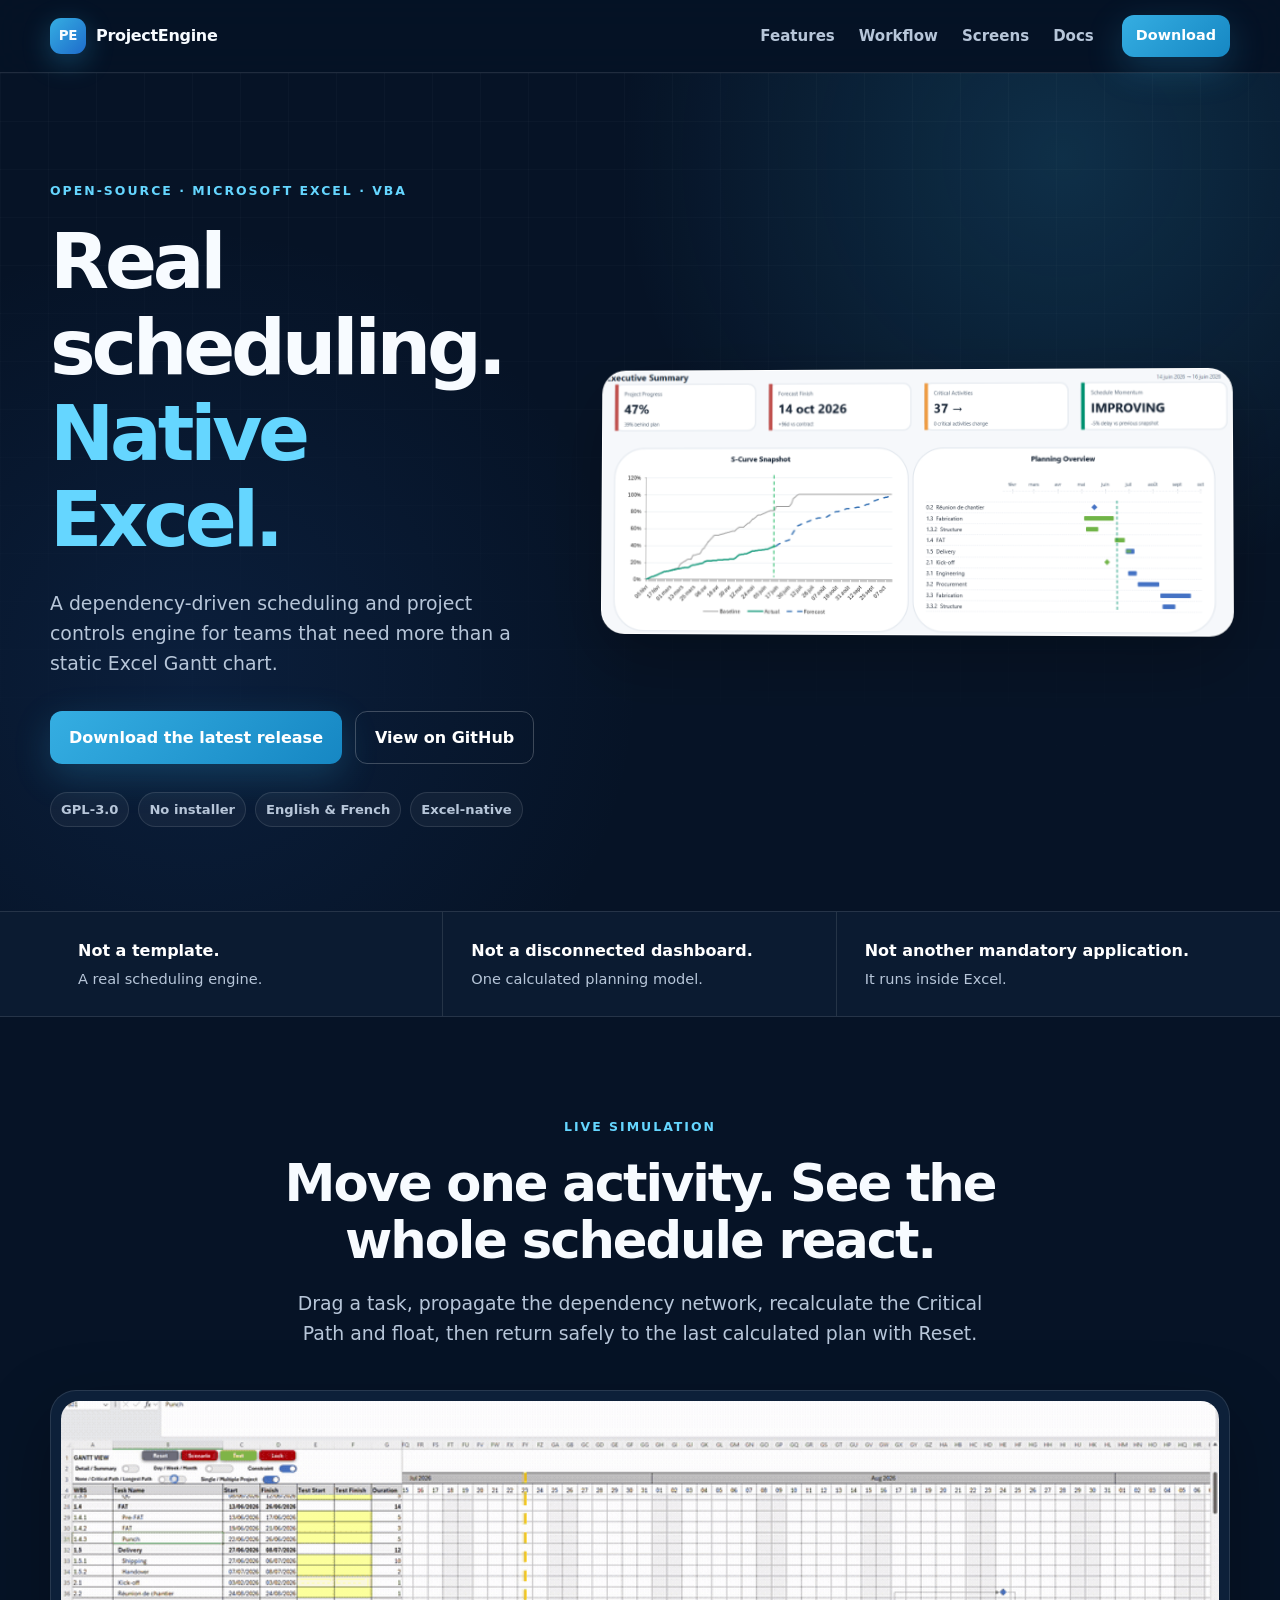
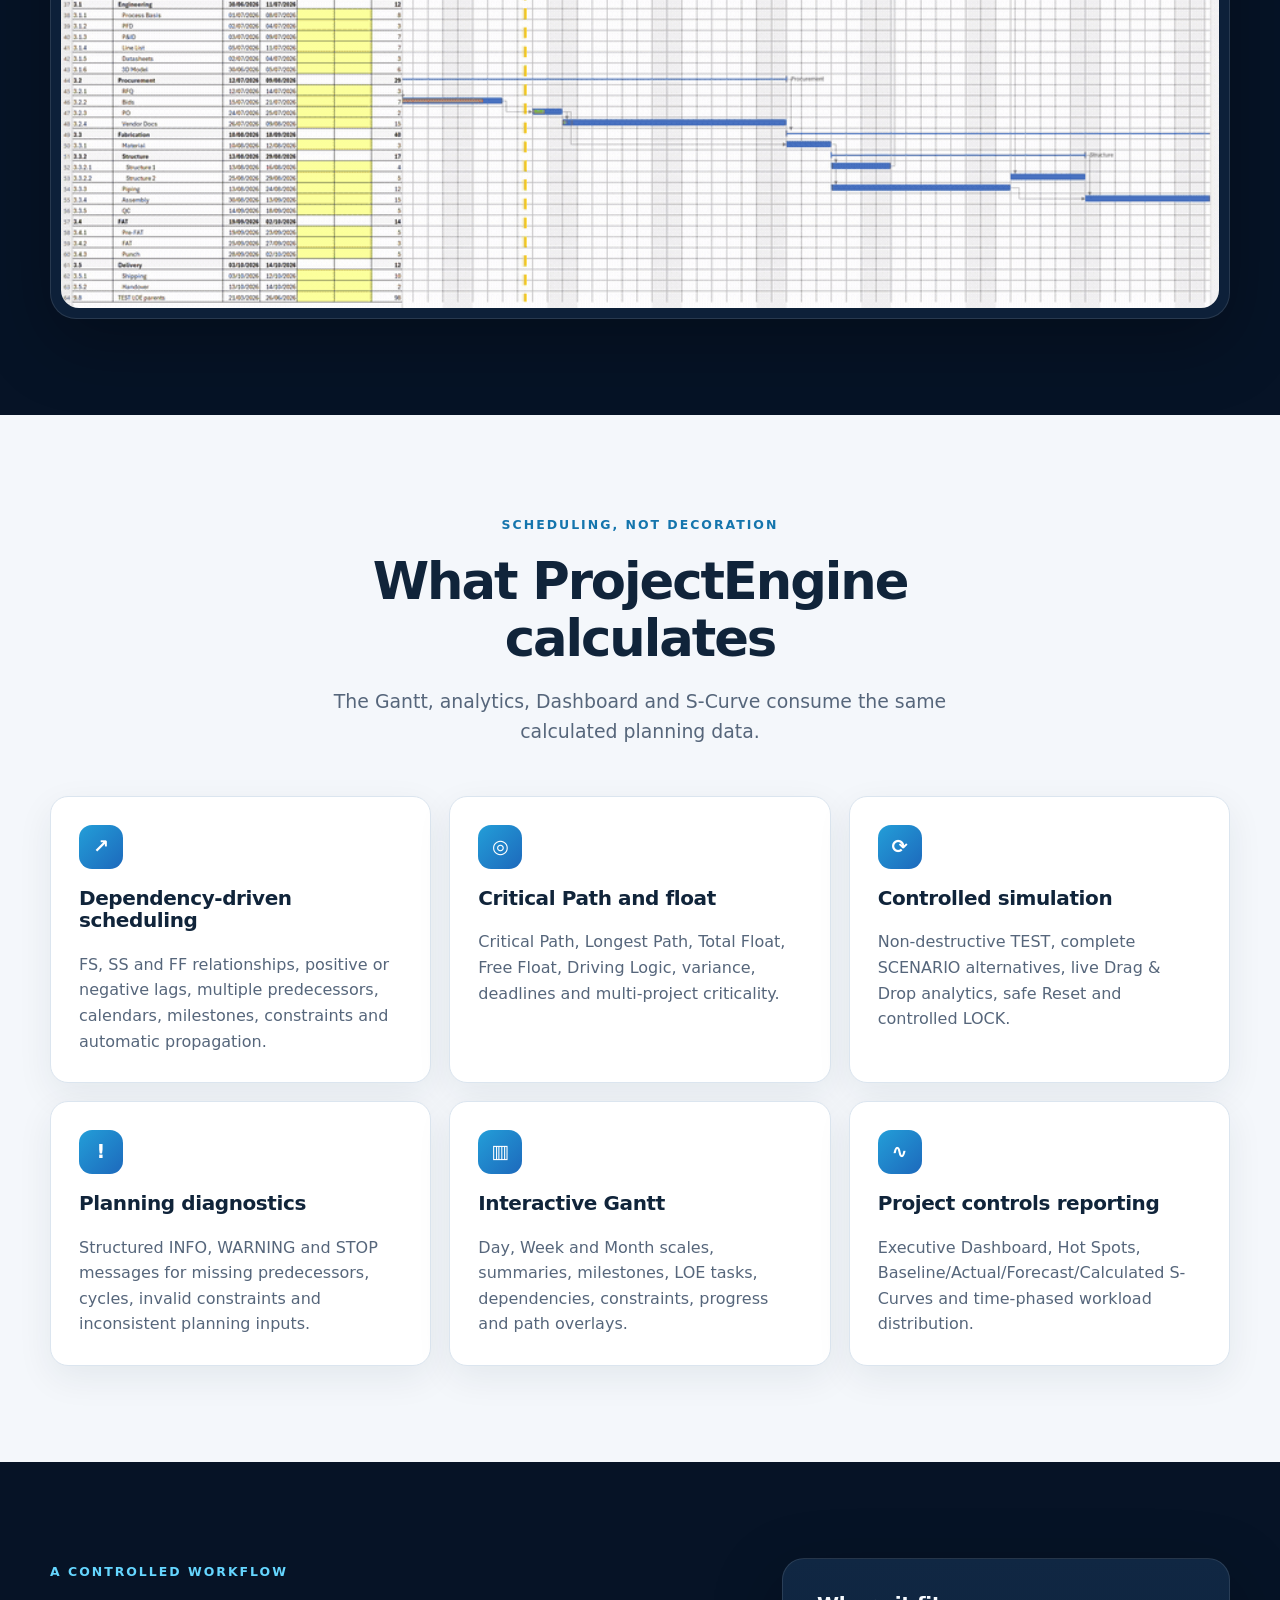
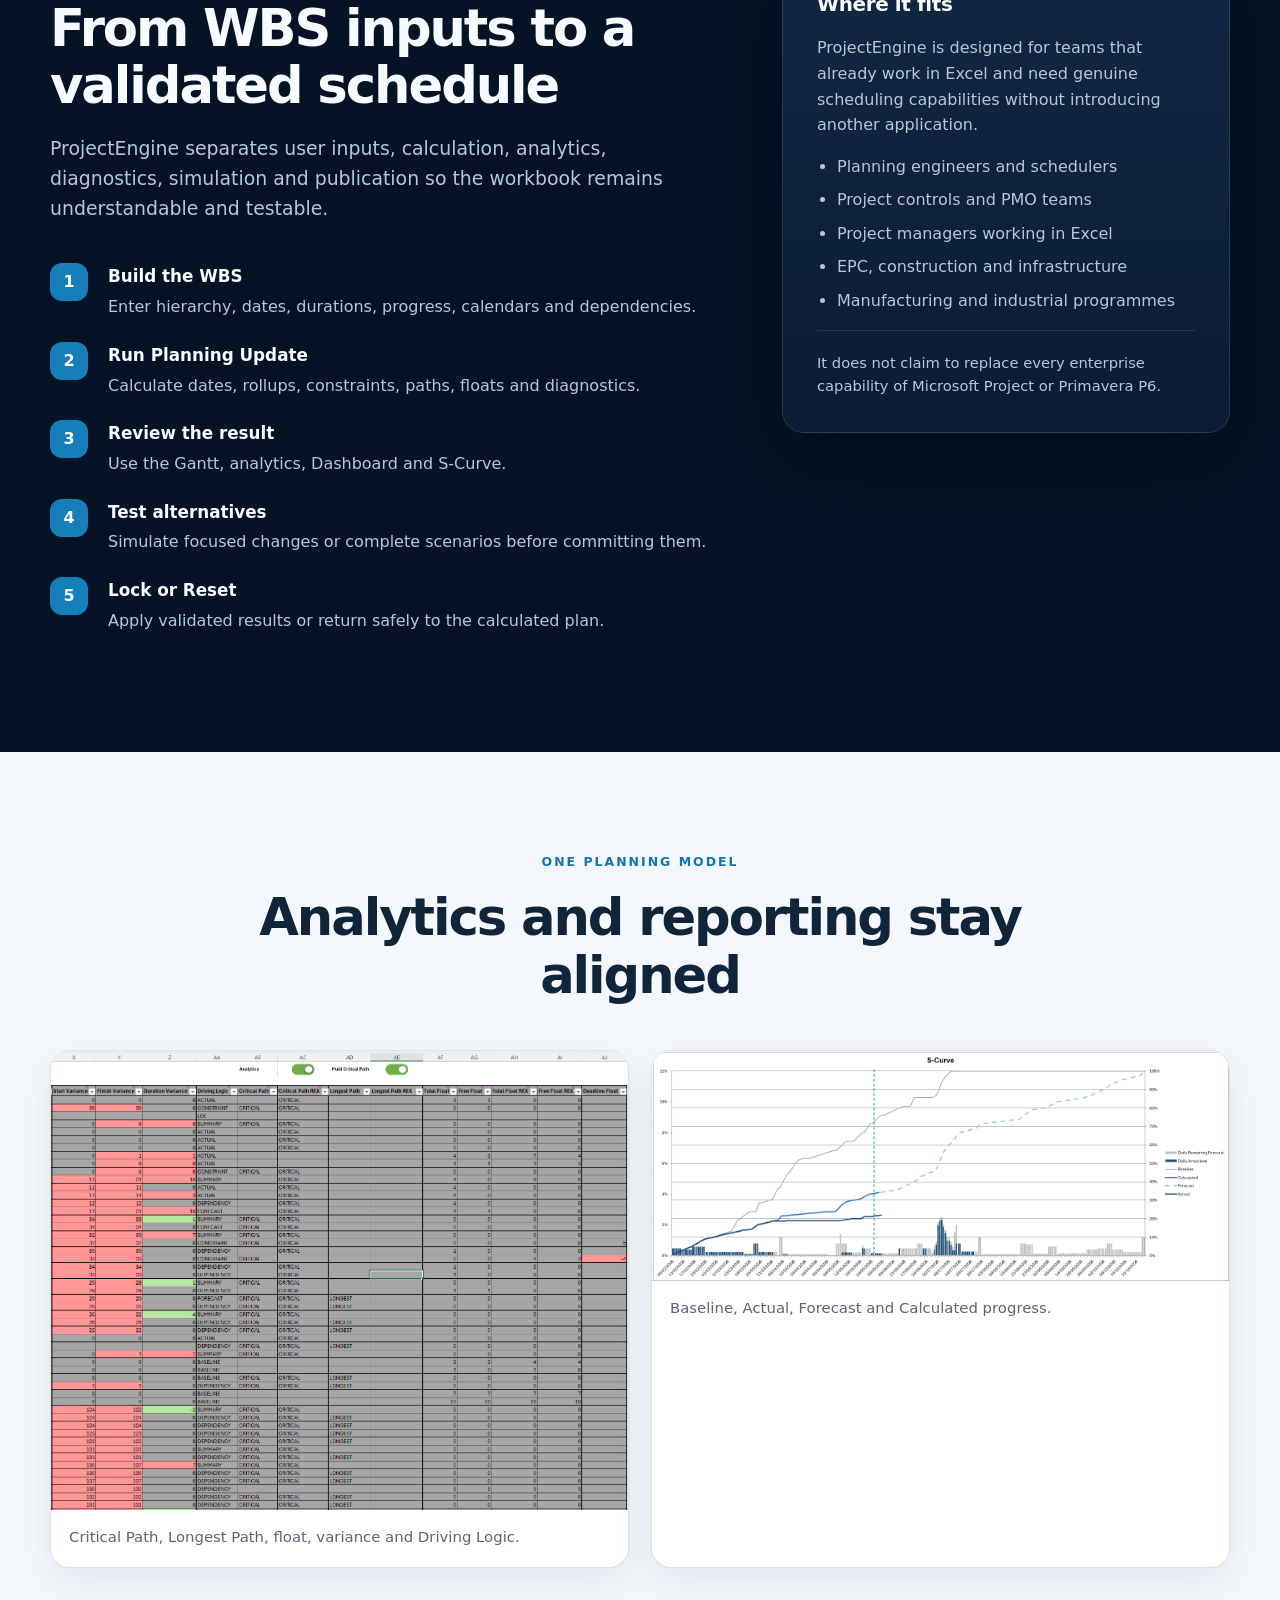
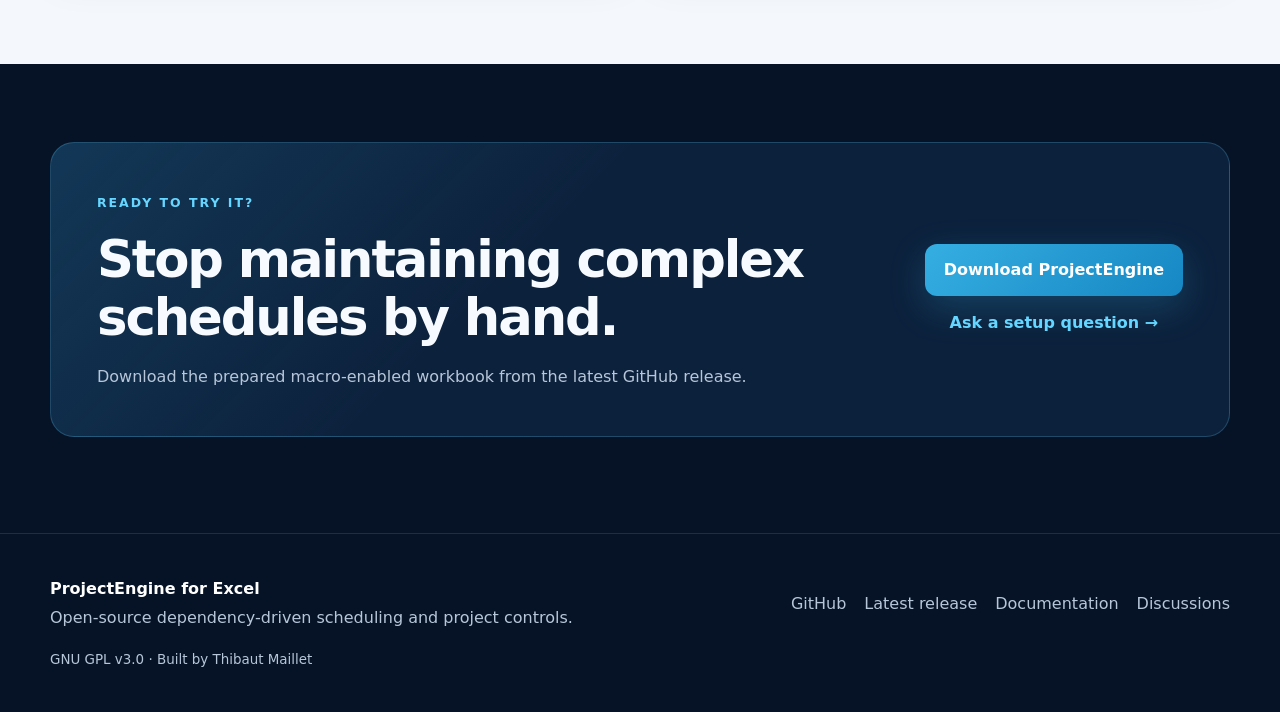
==== index.html @ 547ac9c5 "Create ProjectEngine GitHub Pages website Replace the gh-pages branch content with the ProjectEngine" ====
<!doctype html>
<html lang="en">
<head>
  <meta charset="utf-8">
  <meta name="viewport" content="width=device-width, initial-scale=1">
  <title>ProjectEngine for Excel — Open-source scheduling and project controls engine</title>
  <meta name="description" content="ProjectEngine is an open-source, dependency-driven scheduling and project controls engine for Microsoft Excel. Critical Path, float, simulation, Drag & Drop, Gantt, dashboards and S-Curves — all inside Excel.">
  <meta name="keywords" content="Excel scheduling engine, open source Excel Gantt, Critical Path Excel, VBA scheduling engine, project controls Excel, Microsoft Project alternative Excel, dependency-driven scheduling">
  <meta name="author" content="Thibaut Maillet">
  <meta name="robots" content="index,follow,max-image-preview:large">
  <meta name="theme-color" content="#07152a">

  <link rel="canonical" href="https://tmailletfr.github.io/ProjectEngine/">
  <link rel="icon" href="assets/favicon.svg" type="image/svg+xml">
  <link rel="stylesheet" href="assets/styles.css">

  <meta property="og:type" content="website">
  <meta property="og:title" content="ProjectEngine for Excel — Real scheduling. Native Excel.">
  <meta property="og:description" content="An open-source, dependency-driven scheduling and project controls engine for Microsoft Excel.">
  <meta property="og:url" content="https://tmailletfr.github.io/ProjectEngine/">
  <meta property="og:image" content="https://tmailletfr.github.io/ProjectEngine/assets/social-preview.jpg">
  <meta property="og:image:width" content="1280">
  <meta property="og:image:height" content="640">

  <meta name="twitter:card" content="summary_large_image">
  <meta name="twitter:title" content="ProjectEngine for Excel">
  <meta name="twitter:description" content="Real scheduling. Native Excel.">
  <meta name="twitter:image" content="https://tmailletfr.github.io/ProjectEngine/assets/social-preview.jpg">

  <script type="application/ld+json">
  {
    "@context": "https://schema.org",
    "@type": "SoftwareApplication",
    "name": "ProjectEngine",
    "alternateName": "ProjectEngine for Excel",
    "applicationCategory": "BusinessApplication",
    "applicationSubCategory": "Project scheduling and project controls",
    "operatingSystem": "Microsoft Windows",
    "softwareRequirements": "Microsoft Excel with VBA macros enabled",
    "description": "Open-source, dependency-driven scheduling and project controls engine for Microsoft Excel.",
    "url": "https://tmailletfr.github.io/ProjectEngine/",
    "downloadUrl": "https://github.com/TMailletFR/ProjectEngine/releases/latest",
    "codeRepository": "https://github.com/TMailletFR/ProjectEngine",
    "license": "https://www.gnu.org/licenses/gpl-3.0.html",
    "author": {
      "@type": "Person",
      "name": "Thibaut Maillet",
      "url": "https://github.com/TMailletFR"
    },
    "featureList": [
      "Dependency-driven scheduling with FS, SS and FF relationships",
      "Critical Path and Longest Path analysis",
      "Total Float and Free Float",
      "Live TEST and Drag & Drop simulation",
      "Interactive Gantt chart",
      "Executive dashboards",
      "S-Curve analysis",
      "English and French onboarding"
    ]
  }
  </script>
</head>

<body>
  <a class="skip-link" href="#main">Skip to content</a>

  <header class="site-header">
    <div class="container nav-wrap">
      <a class="brand" href="#top" aria-label="ProjectEngine home">
        <span class="brand-mark">PE</span>
        <span>ProjectEngine</span>
      </a>
      <nav aria-label="Primary navigation">
        <a href="#features">Features</a>
        <a href="#workflow">Workflow</a>
        <a href="#screens">Screens</a>
        <a href="https://github.com/TMailletFR/ProjectEngine/tree/main/Docs/en">Docs</a>
      </nav>
      <a class="button button-small" href="https://github.com/TMailletFR/ProjectEngine/releases/latest">Download</a>
    </div>
  </header>

  <main id="main">
    <section class="hero" id="top">
      <div class="container hero-grid">
        <div class="hero-copy">
          <div class="eyebrow">OPEN-SOURCE · MICROSOFT EXCEL · VBA</div>
          <h1>Real scheduling.<br><span>Native Excel.</span></h1>
          <p class="hero-lead">
            A dependency-driven scheduling and project controls engine for teams that need more than a static Excel Gantt chart.
          </p>
          <div class="hero-actions">
            <a class="button" href="https://github.com/TMailletFR/ProjectEngine/releases/latest">Download the latest release</a>
            <a class="button button-secondary" href="https://github.com/TMailletFR/ProjectEngine">View on GitHub</a>
          </div>
          <div class="trust-row" aria-label="Project characteristics">
            <span>GPL-3.0</span>
            <span>No installer</span>
            <span>English & French</span>
            <span>Excel-native</span>
          </div>
        </div>
        <div class="hero-visual">
          <img src="assets/dashboard.png" alt="ProjectEngine executive dashboard in Excel" width="1200" height="675">
        </div>
      </div>
    </section>

    <section class="proof strip">
      <div class="container proof-grid">
        <div>
          <strong>Not a template.</strong>
          <span>A real scheduling engine.</span>
        </div>
        <div>
          <strong>Not a disconnected dashboard.</strong>
          <span>One calculated planning model.</span>
        </div>
        <div>
          <strong>Not another mandatory application.</strong>
          <span>It runs inside Excel.</span>
        </div>
      </div>
    </section>

    <section class="section" id="demo">
      <div class="container narrow center">
        <div class="eyebrow">LIVE SIMULATION</div>
        <h2>Move one activity. See the whole schedule react.</h2>
        <p class="section-lead">
          Drag a task, propagate the dependency network, recalculate the Critical Path and float, then return safely to the last calculated plan with Reset.
        </p>
      </div>
      <div class="container demo-frame">
        <img src="assets/live-simulation.gif" alt="ProjectEngine live Gantt simulation showing Drag and Drop, dependency propagation, Critical Path recalculation and Reset" loading="lazy">
      </div>
    </section>

    <section class="section section-alt" id="features">
      <div class="container narrow center">
        <div class="eyebrow">SCHEDULING, NOT DECORATION</div>
        <h2>What ProjectEngine calculates</h2>
        <p class="section-lead">
          The Gantt, analytics, Dashboard and S-Curve consume the same calculated planning data.
        </p>
      </div>

      <div class="container cards">
        <article class="card">
          <div class="icon">↗</div>
          <h3>Dependency-driven scheduling</h3>
          <p>FS, SS and FF relationships, positive or negative lags, multiple predecessors, calendars, milestones, constraints and automatic propagation.</p>
        </article>
        <article class="card">
          <div class="icon">◎</div>
          <h3>Critical Path and float</h3>
          <p>Critical Path, Longest Path, Total Float, Free Float, Driving Logic, variance, deadlines and multi-project criticality.</p>
        </article>
        <article class="card">
          <div class="icon">⟳</div>
          <h3>Controlled simulation</h3>
          <p>Non-destructive TEST, complete SCENARIO alternatives, live Drag & Drop analytics, safe Reset and controlled LOCK.</p>
        </article>
        <article class="card">
          <div class="icon">!</div>
          <h3>Planning diagnostics</h3>
          <p>Structured INFO, WARNING and STOP messages for missing predecessors, cycles, invalid constraints and inconsistent planning inputs.</p>
        </article>
        <article class="card">
          <div class="icon">▥</div>
          <h3>Interactive Gantt</h3>
          <p>Day, Week and Month scales, summaries, milestones, LOE tasks, dependencies, constraints, progress and path overlays.</p>
        </article>
        <article class="card">
          <div class="icon">∿</div>
          <h3>Project controls reporting</h3>
          <p>Executive Dashboard, Hot Spots, Baseline/Actual/Forecast/Calculated S-Curves and time-phased workload distribution.</p>
        </article>
      </div>
    </section>

    <section class="section" id="workflow">
      <div class="container workflow-grid">
        <div>
          <div class="eyebrow">A CONTROLLED WORKFLOW</div>
          <h2>From WBS inputs to a validated schedule</h2>
          <p class="section-lead left">
            ProjectEngine separates user inputs, calculation, analytics, diagnostics, simulation and publication so the workbook remains understandable and testable.
          </p>
          <ol class="steps">
            <li><span>1</span><div><strong>Build the WBS</strong><p>Enter hierarchy, dates, durations, progress, calendars and dependencies.</p></div></li>
            <li><span>2</span><div><strong>Run Planning Update</strong><p>Calculate dates, rollups, constraints, paths, floats and diagnostics.</p></div></li>
            <li><span>3</span><div><strong>Review the result</strong><p>Use the Gantt, analytics, Dashboard and S-Curve.</p></div></li>
            <li><span>4</span><div><strong>Test alternatives</strong><p>Simulate focused changes or complete scenarios before committing them.</p></div></li>
            <li><span>5</span><div><strong>Lock or Reset</strong><p>Apply validated results or return safely to the calculated plan.</p></div></li>
          </ol>
        </div>
        <aside class="fit-panel">
          <h3>Where it fits</h3>
          <p>ProjectEngine is designed for teams that already work in Excel and need genuine scheduling capabilities without introducing another application.</p>
          <ul>
            <li>Planning engineers and schedulers</li>
            <li>Project controls and PMO teams</li>
            <li>Project managers working in Excel</li>
            <li>EPC, construction and infrastructure</li>
            <li>Manufacturing and industrial programmes</li>
          </ul>
          <p class="fit-note">It does not claim to replace every enterprise capability of Microsoft Project or Primavera P6.</p>
        </aside>
      </div>
    </section>

    <section class="section section-alt" id="screens">
      <div class="container narrow center">
        <div class="eyebrow">ONE PLANNING MODEL</div>
        <h2>Analytics and reporting stay aligned</h2>
      </div>
      <div class="container screenshot-grid">
        <figure>
          <img src="assets/analytics.png" alt="ProjectEngine planning analytics in Excel" loading="lazy">
          <figcaption>Critical Path, Longest Path, float, variance and Driving Logic.</figcaption>
        </figure>
        <figure>
          <img src="assets/s-curve.png" alt="ProjectEngine S-Curve analysis in Excel" loading="lazy">
          <figcaption>Baseline, Actual, Forecast and Calculated progress.</figcaption>
        </figure>
      </div>
    </section>

    <section class="section cta">
      <div class="container cta-box">
        <div>
          <div class="eyebrow">READY TO TRY IT?</div>
          <h2>Stop maintaining complex schedules by hand.</h2>
          <p>Download the prepared macro-enabled workbook from the latest GitHub release.</p>
        </div>
        <div class="cta-actions">
          <a class="button" href="https://github.com/TMailletFR/ProjectEngine/releases/latest">Download ProjectEngine</a>
          <a class="text-link" href="https://github.com/TMailletFR/ProjectEngine/discussions/4">Ask a setup question →</a>
        </div>
      </div>
    </section>
  </main>

  <footer>
    <div class="container footer-grid">
      <div>
        <strong>ProjectEngine for Excel</strong>
        <p>Open-source dependency-driven scheduling and project controls.</p>
      </div>
      <div class="footer-links">
        <a href="https://github.com/TMailletFR/ProjectEngine">GitHub</a>
        <a href="https://github.com/TMailletFR/ProjectEngine/releases/latest">Latest release</a>
        <a href="https://github.com/TMailletFR/ProjectEngine/tree/main/Docs/en">Documentation</a>
        <a href="https://github.com/TMailletFR/ProjectEngine/discussions">Discussions</a>
      </div>
      <div class="license">GNU GPL v3.0 · Built by Thibaut Maillet</div>
    </div>
  </footer>
</body>
</html>
---- assets/styles.css ----
:root {
  --bg: #061326;
  --bg-soft: #0b1c34;
  --panel: #10243f;
  --panel-2: #f4f7fb;
  --text: #f7fbff;
  --muted: #b7c6d9;
  --ink: #10243a;
  --ink-soft: #56667b;
  --accent: #35aee2;
  --accent-2: #65d6ff;
  --line: rgba(255,255,255,.11);
  --shadow: 0 24px 70px rgba(0,0,0,.28);
  --radius: 24px;
}

* { box-sizing: border-box; }

html { scroll-behavior: smooth; }

body {
  margin: 0;
  font-family: Inter, ui-sans-serif, system-ui, -apple-system, BlinkMacSystemFont, "Segoe UI", sans-serif;
  color: var(--text);
  background: var(--bg);
  line-height: 1.6;
}

img {
  max-width: 100%;
  height: auto;
  display: block;
}

a { color: inherit; }

.container {
  width: min(1180px, calc(100% - 40px));
  margin-inline: auto;
}

.narrow { max-width: 780px; }
.center { text-align: center; }

.skip-link {
  position: absolute;
  left: -9999px;
  top: 8px;
  z-index: 999;
  background: white;
  color: #111;
  padding: 10px 14px;
  border-radius: 8px;
}
.skip-link:focus { left: 8px; }

.site-header {
  position: sticky;
  top: 0;
  z-index: 20;
  backdrop-filter: blur(18px);
  background: rgba(6, 19, 38, .82);
  border-bottom: 1px solid var(--line);
}

.nav-wrap {
  min-height: 72px;
  display: flex;
  align-items: center;
  gap: 28px;
}

.brand {
  display: inline-flex;
  align-items: center;
  gap: 10px;
  text-decoration: none;
  font-weight: 800;
  letter-spacing: -.02em;
}

.brand-mark {
  width: 36px;
  height: 36px;
  border-radius: 11px;
  display: grid;
  place-items: center;
  background: linear-gradient(135deg, var(--accent), #1e6ccb);
  font-size: .84rem;
  box-shadow: 0 8px 28px rgba(53,174,226,.3);
}

nav {
  display: flex;
  gap: 24px;
  margin-left: auto;
}
nav a {
  color: var(--muted);
  text-decoration: none;
  font-weight: 650;
  font-size: .94rem;
}
nav a:hover { color: white; }

.button {
  display: inline-flex;
  align-items: center;
  justify-content: center;
  border-radius: 12px;
  padding: 13px 19px;
  font-weight: 800;
  text-decoration: none;
  background: linear-gradient(135deg, var(--accent), #1687c3);
  color: white;
  box-shadow: 0 12px 36px rgba(53,174,226,.23);
  transition: transform .18s ease, box-shadow .18s ease;
}
.button:hover {
  transform: translateY(-2px);
  box-shadow: 0 16px 40px rgba(53,174,226,.32);
}
.button-small { padding: 9px 14px; font-size: .9rem; }
.button-secondary {
  background: transparent;
  border: 1px solid rgba(255,255,255,.22);
  box-shadow: none;
}
.button-secondary:hover { background: rgba(255,255,255,.06); }

.hero {
  position: relative;
  overflow: hidden;
  padding: 104px 0 84px;
  background:
    radial-gradient(circle at 83% 10%, rgba(53,174,226,.18), transparent 34%),
    radial-gradient(circle at 15% 72%, rgba(36,93,175,.16), transparent 36%);
}
.hero::after {
  content: "";
  position: absolute;
  inset: 0;
  pointer-events: none;
  background-image: linear-gradient(rgba(255,255,255,.025) 1px, transparent 1px), linear-gradient(90deg, rgba(255,255,255,.025) 1px, transparent 1px);
  background-size: 48px 48px;
  mask-image: linear-gradient(to bottom, black, transparent);
}

.hero-grid {
  position: relative;
  z-index: 1;
  display: grid;
  grid-template-columns: .9fr 1.15fr;
  align-items: center;
  gap: 54px;
}

.eyebrow {
  display: inline-block;
  margin-bottom: 18px;
  color: var(--accent-2);
  font-size: .78rem;
  font-weight: 900;
  letter-spacing: .16em;
}

h1, h2, h3 { line-height: 1.12; margin-top: 0; }

h1 {
  font-size: clamp(3.25rem, 6vw, 5.6rem);
  letter-spacing: -.055em;
  margin-bottom: 25px;
}
h1 span { color: var(--accent-2); }

h2 {
  font-size: clamp(2.15rem, 4vw, 3.4rem);
  letter-spacing: -.04em;
  margin-bottom: 18px;
}

h3 {
  font-size: 1.25rem;
  letter-spacing: -.02em;
}

.hero-lead, .section-lead {
  color: var(--muted);
  font-size: 1.18rem;
  max-width: 700px;
}

.section-lead { margin: 0 auto; }
.section-lead.left { margin-left: 0; }

.hero-actions {
  display: flex;
  gap: 13px;
  flex-wrap: wrap;
  margin: 32px 0 28px;
}

.trust-row {
  display: flex;
  flex-wrap: wrap;
  gap: 9px;
}
.trust-row span {
  border: 1px solid var(--line);
  background: rgba(255,255,255,.045);
  color: var(--muted);
  border-radius: 999px;
  padding: 6px 10px;
  font-size: .82rem;
  font-weight: 700;
}

.hero-visual {
  border: 1px solid rgba(255,255,255,.15);
  border-radius: var(--radius);
  overflow: hidden;
  box-shadow: var(--shadow);
  transform: perspective(1000px) rotateY(-2deg) rotateX(1deg);
  background: white;
}

.strip {
  background: #0b1b31;
  border-top: 1px solid var(--line);
  border-bottom: 1px solid var(--line);
}

.proof-grid {
  display: grid;
  grid-template-columns: repeat(3, 1fr);
}
.proof-grid div {
  padding: 26px 28px;
  border-right: 1px solid var(--line);
}
.proof-grid div:last-child { border-right: 0; }
.proof-grid strong, .proof-grid span { display: block; }
.proof-grid strong { color: white; margin-bottom: 3px; }
.proof-grid span { color: var(--muted); font-size: .91rem; }

.section { padding: 96px 0; }
.section-alt {
  background: var(--panel-2);
  color: var(--ink);
}
.section-alt .eyebrow { color: #1475ad; }
.section-alt .section-lead { color: var(--ink-soft); }

.demo-frame {
  margin-top: 42px;
  padding: 10px;
  border: 1px solid var(--line);
  border-radius: 26px;
  background: #0d2039;
  box-shadow: var(--shadow);
}
.demo-frame img {
  width: 100%;
  border-radius: 18px;
}

.cards {
  display: grid;
  grid-template-columns: repeat(3, 1fr);
  gap: 18px;
  margin-top: 50px;
}
.card {
  background: white;
  border: 1px solid #dbe5ef;
  border-radius: 18px;
  padding: 28px;
  box-shadow: 0 12px 36px rgba(16,36,58,.07);
}
.card .icon {
  width: 44px;
  height: 44px;
  border-radius: 13px;
  display: grid;
  place-items: center;
  margin-bottom: 18px;
  color: white;
  background: linear-gradient(135deg, #239ed8, #1d69bc);
  font-weight: 900;
  font-size: 1.2rem;
}
.card p { color: var(--ink-soft); margin-bottom: 0; }

.workflow-grid {
  display: grid;
  grid-template-columns: 1.2fr .8fr;
  gap: 60px;
  align-items: start;
}

.steps {
  list-style: none;
  padding: 0;
  margin: 40px 0 0;
}
.steps li {
  display: grid;
  grid-template-columns: 42px 1fr;
  gap: 16px;
  margin-bottom: 22px;
}
.steps li > span {
  width: 38px;
  height: 38px;
  display: grid;
  place-items: center;
  border-radius: 12px;
  color: white;
  font-weight: 900;
  background: #147fb9;
}
.steps strong { display: block; font-size: 1.05rem; }
.steps p { margin: 4px 0 0; color: var(--muted); }

.fit-panel {
  background: linear-gradient(180deg, #102743, #0b1c33);
  border: 1px solid var(--line);
  border-radius: 22px;
  padding: 34px;
  box-shadow: var(--shadow);
}
.fit-panel p, .fit-panel li { color: var(--muted); }
.fit-panel ul { padding-left: 20px; }
.fit-panel li { margin: 8px 0; }
.fit-note {
  border-top: 1px solid var(--line);
  padding-top: 20px;
  margin-bottom: 0;
  font-size: .92rem;
}

.screenshot-grid {
  display: grid;
  grid-template-columns: repeat(2, 1fr);
  gap: 22px;
  margin-top: 46px;
}
figure {
  margin: 0;
  overflow: hidden;
  background: white;
  border: 1px solid #d9e3ee;
  border-radius: 20px;
  box-shadow: 0 14px 38px rgba(16,36,58,.08);
}
figure img { width: 100%; }
figcaption {
  color: var(--ink-soft);
  padding: 16px 18px 18px;
  font-size: .93rem;
}

.cta { padding-top: 78px; }
.cta-box {
  display: grid;
  grid-template-columns: 1fr auto;
  align-items: center;
  gap: 40px;
  padding: 46px;
  border-radius: 24px;
  background:
    linear-gradient(135deg, rgba(53,174,226,.16), transparent 40%),
    #0c213c;
  border: 1px solid rgba(101,214,255,.22);
}
.cta-box h2 { max-width: 720px; }
.cta-box p { color: var(--muted); margin-bottom: 0; }
.cta-actions {
  display: flex;
  flex-direction: column;
  align-items: center;
  gap: 14px;
}
.text-link {
  color: var(--accent-2);
  text-decoration: none;
  font-weight: 750;
}

footer {
  padding: 42px 0;
  border-top: 1px solid var(--line);
  color: var(--muted);
}
.footer-grid {
  display: grid;
  grid-template-columns: 1fr auto;
  gap: 18px 40px;
  align-items: center;
}
.footer-grid strong { color: white; }
.footer-grid p { margin: 4px 0 0; }
.footer-links {
  display: flex;
  gap: 18px;
  flex-wrap: wrap;
}
.footer-links a { text-decoration: none; }
.footer-links a:hover { color: white; }
.license { grid-column: 1 / -1; font-size: .84rem; }

@media (max-width: 900px) {
  nav { display: none; }
  .hero-grid, .workflow-grid, .cta-box { grid-template-columns: 1fr; }
  .hero { padding-top: 72px; }
  .hero-visual { transform: none; }
  .cards { grid-template-columns: repeat(2, 1fr); }
  .proof-grid { grid-template-columns: 1fr; }
  .proof-grid div { border-right: 0; border-bottom: 1px solid var(--line); }
  .proof-grid div:last-child { border-bottom: 0; }
  .cta-actions { align-items: flex-start; }
}

@media (max-width: 620px) {
  .container { width: min(100% - 24px, 1180px); }
  .nav-wrap { min-height: 64px; }
  .brand-mark { width: 32px; height: 32px; }
  .button-small { display: none; }
  .hero { padding: 62px 0 58px; }
  h1 { font-size: 3.1rem; }
  .hero-actions { flex-direction: column; }
  .button { width: 100%; }
  .section { padding: 70px 0; }
  .cards, .screenshot-grid { grid-template-columns: 1fr; }
  .card { padding: 24px; }
  .cta-box { padding: 30px 24px; }
  .footer-grid { grid-template-columns: 1fr; }
  .footer-links { flex-direction: column; gap: 8px; }
}
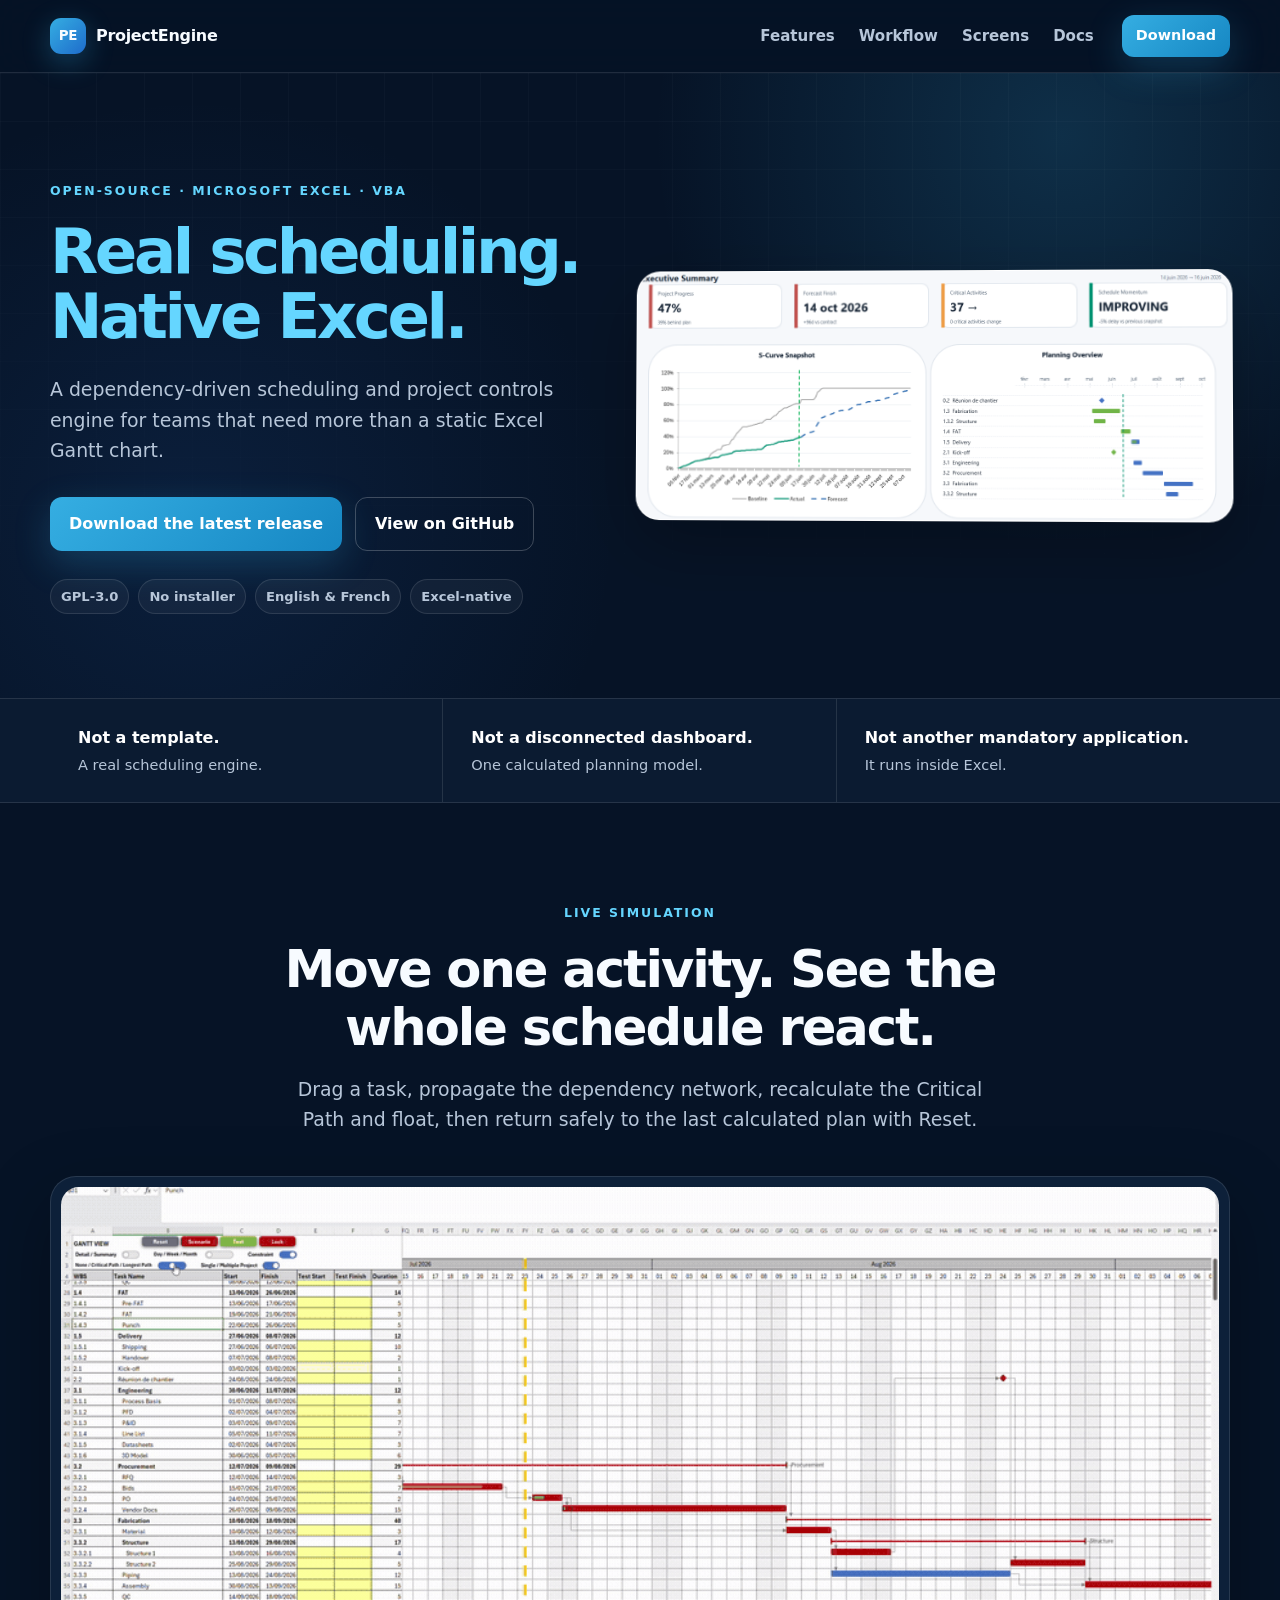
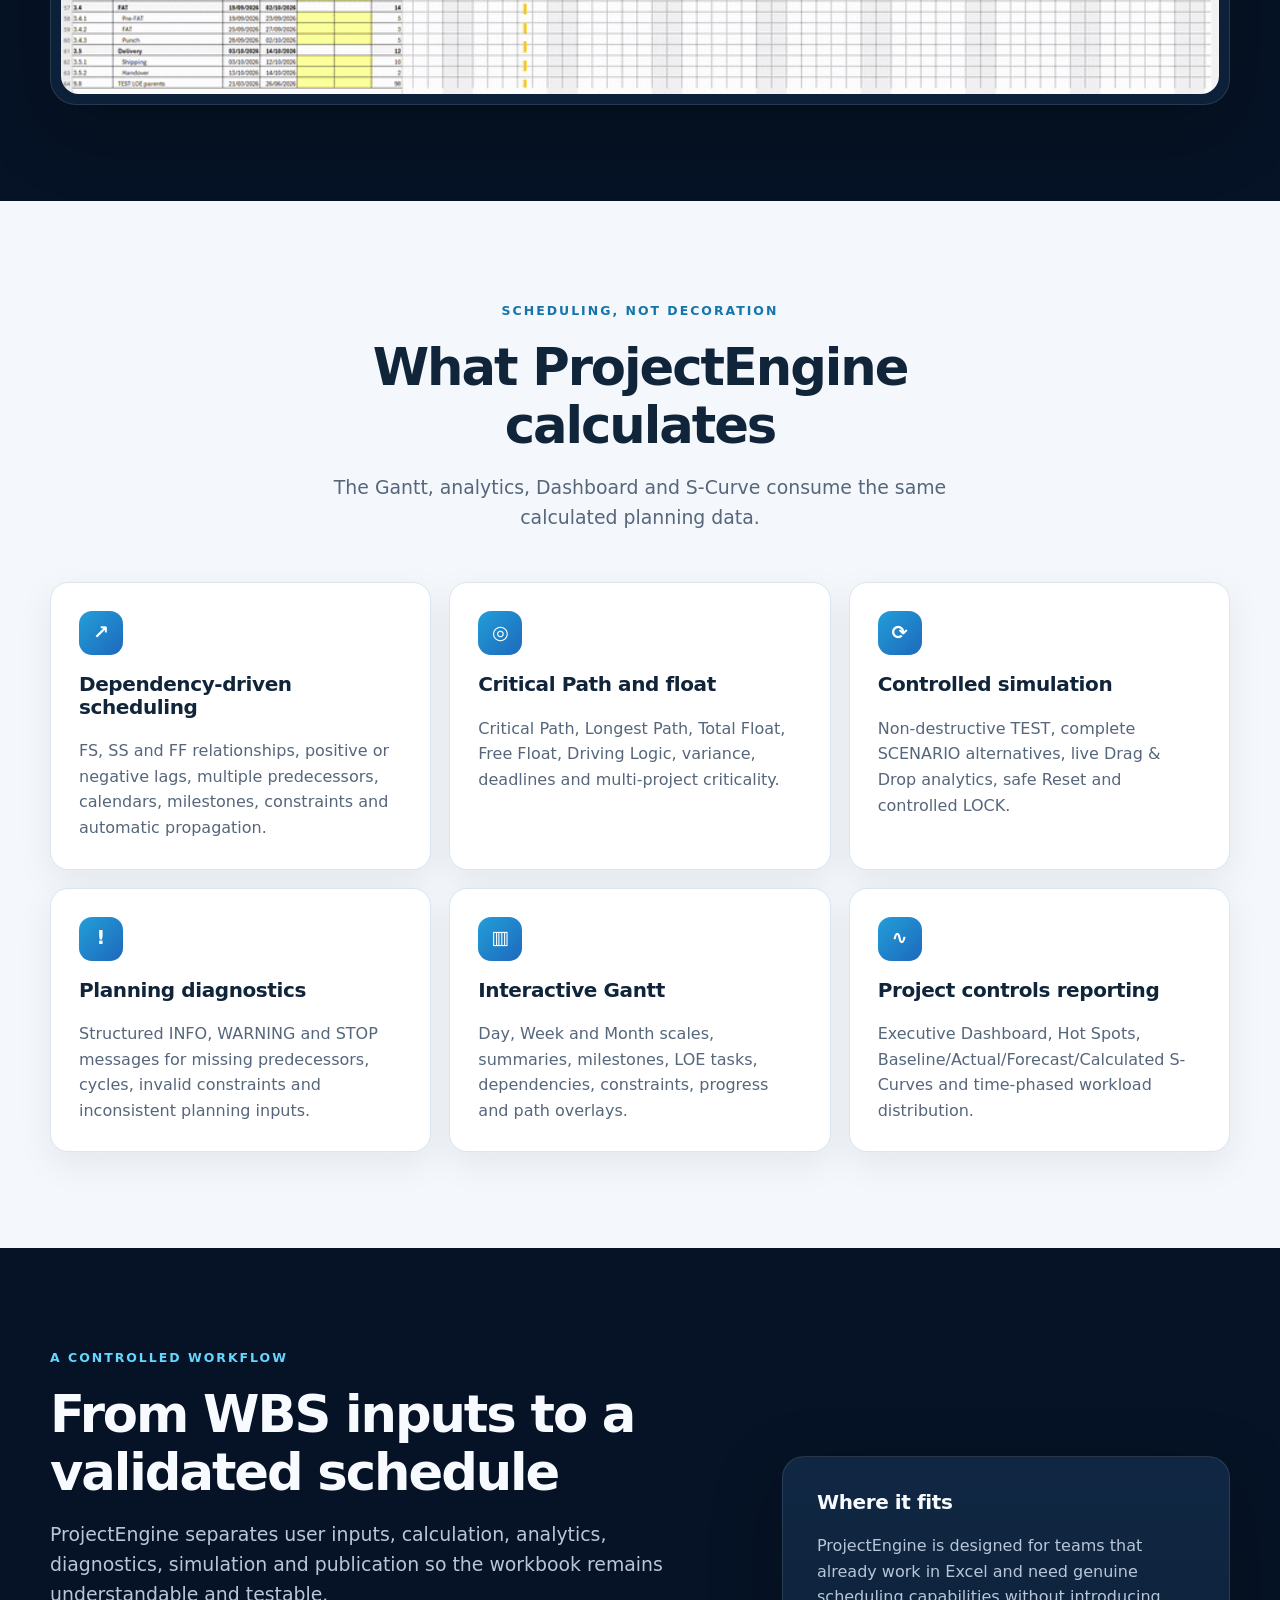
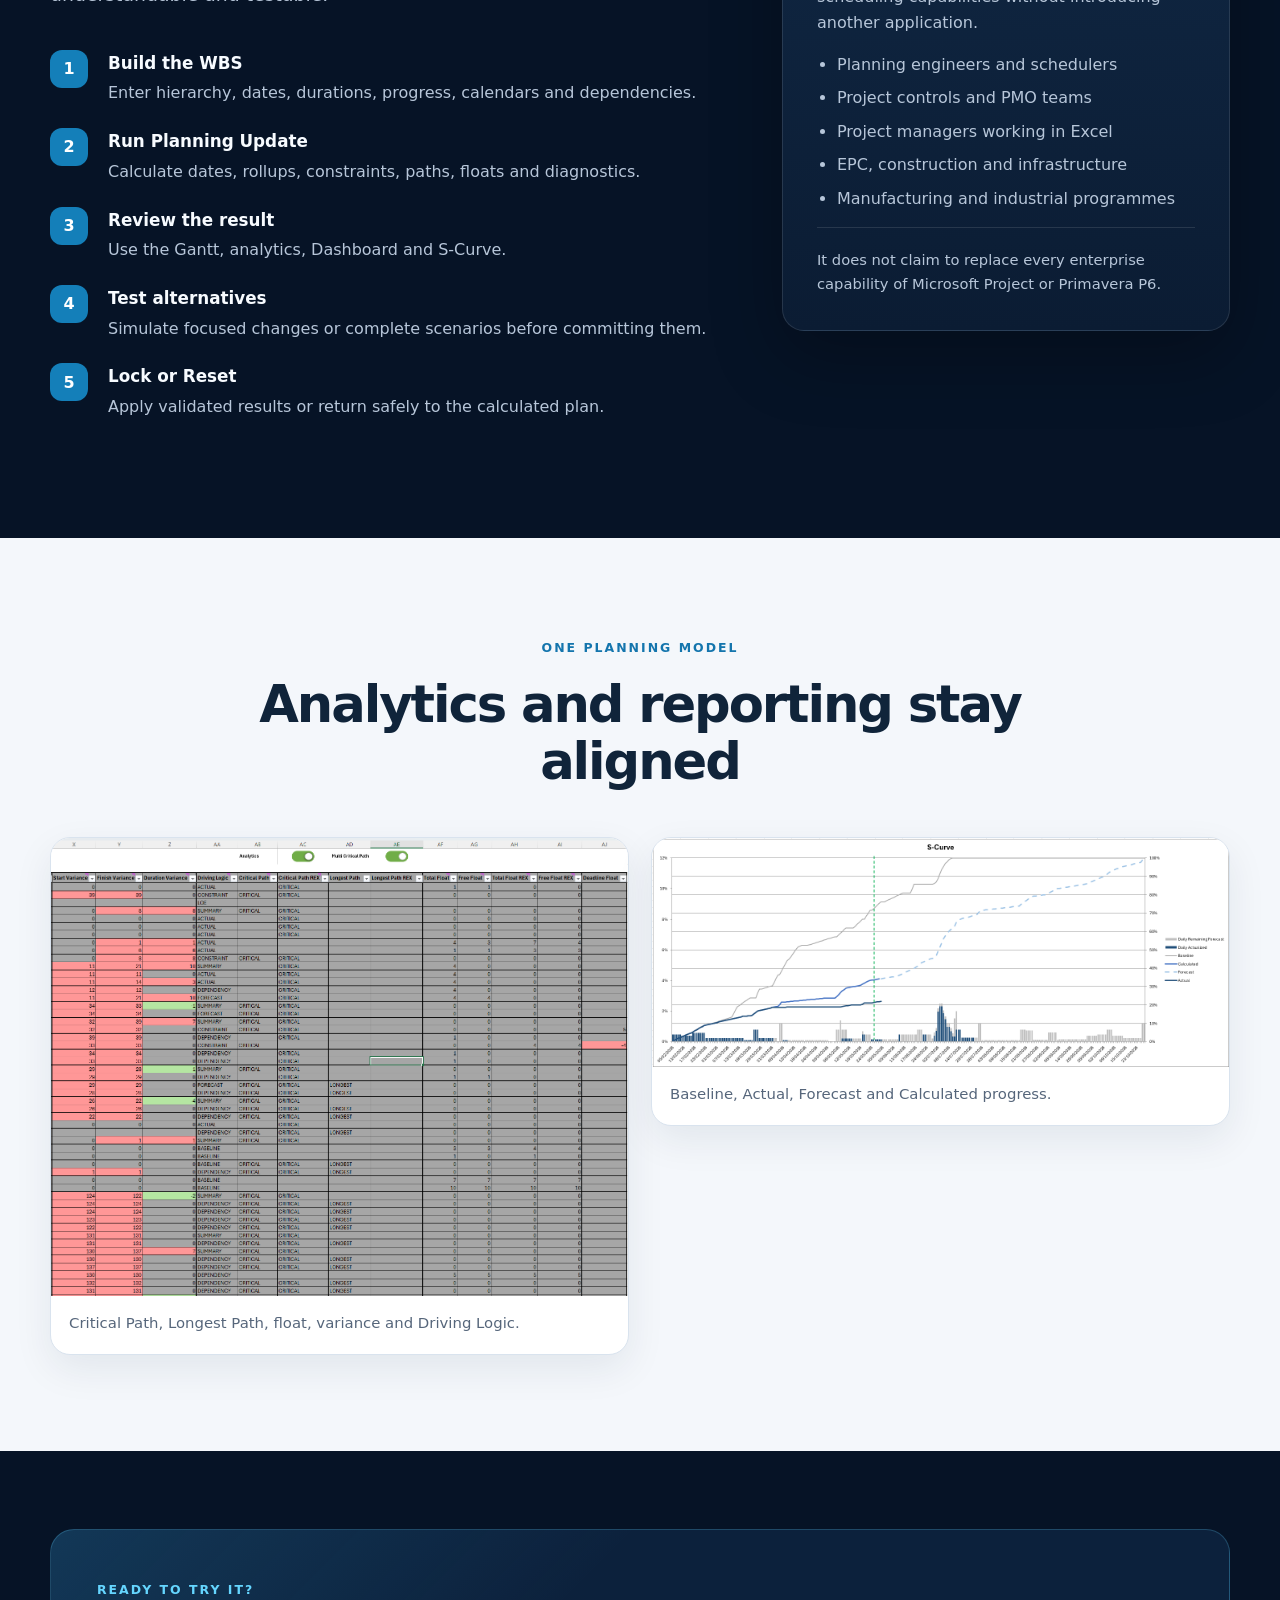
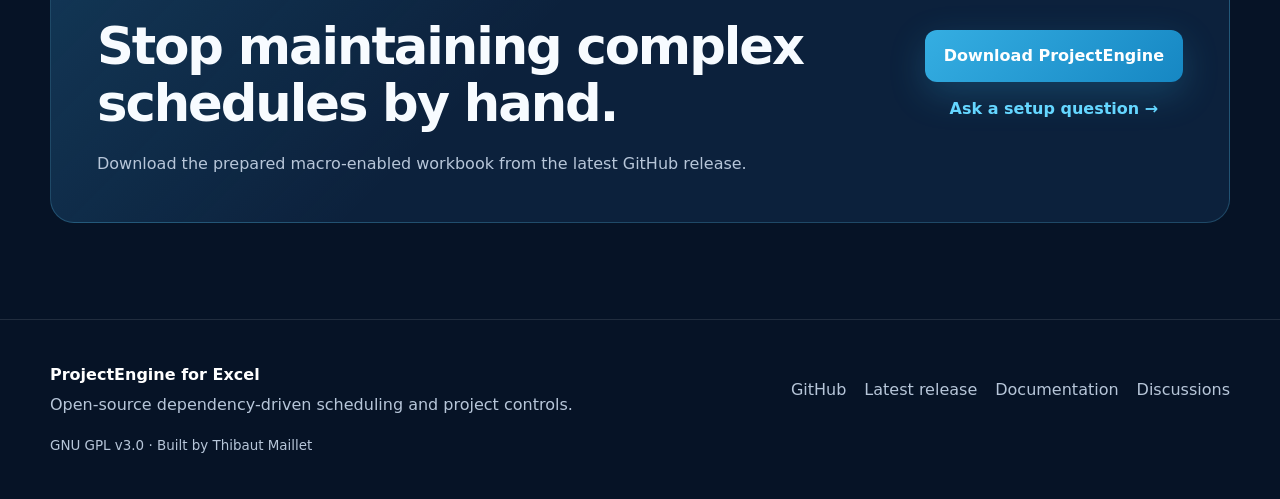
==== commit a97675c7: "Fix landing page layout and direct download Improved the ProjectEngine GitHub Pages layout and downl" ====
--- a/index.html
+++ b/index.html
@@ -76,7 +76,7 @@
         <a href="#screens">Screens</a>
         <a href="https://github.com/TMailletFR/ProjectEngine/tree/main/Docs/en">Docs</a>
       </nav>
-      <a class="button button-small" href="https://github.com/TMailletFR/ProjectEngine/releases/latest">Download</a>
+      <a class="button button-small" href="download.html">Download</a>
     </div>
   </header>
 
@@ -85,12 +85,15 @@
       <div class="container hero-grid">
         <div class="hero-copy">
           <div class="eyebrow">OPEN-SOURCE · MICROSOFT EXCEL · VBA</div>
-          <h1>Real scheduling.<br><span>Native Excel.</span></h1>
+          <h1 class="hero-title">
+            <span class="hero-title-line">Real scheduling.</span>
+            <span class="hero-title-line hero-title-accent">Native Excel.</span>
+          </h1>
           <p class="hero-lead">
             A dependency-driven scheduling and project controls engine for teams that need more than a static Excel Gantt chart.
           </p>
           <div class="hero-actions">
-            <a class="button" href="https://github.com/TMailletFR/ProjectEngine/releases/latest">Download the latest release</a>
+            <a class="button" href="download.html">Download the latest release</a>
             <a class="button button-secondary" href="https://github.com/TMailletFR/ProjectEngine">View on GitHub</a>
           </div>
           <div class="trust-row" aria-label="Project characteristics">
@@ -235,7 +238,7 @@
           <p>Download the prepared macro-enabled workbook from the latest GitHub release.</p>
         </div>
         <div class="cta-actions">
-          <a class="button" href="https://github.com/TMailletFR/ProjectEngine/releases/latest">Download ProjectEngine</a>
+          <a class="button" href="download.html">Download ProjectEngine</a>
           <a class="text-link" href="https://github.com/TMailletFR/ProjectEngine/discussions/4">Ask a setup question →</a>
         </div>
       </div>
--- a/assets/styles.css
+++ b/assets/styles.css
@@ -437,3 +437,74 @@
   .footer-grid { grid-template-columns: 1fr; }
   .footer-links { flex-direction: column; gap: 8px; }
 }
+
+
+/* v2 layout corrections */
+
+/* Keep the slogan visually and semantically in two beats on desktop. */
+.hero-title {
+  font-size: clamp(3rem, 4.9vw, 5.15rem);
+  line-height: 1.04;
+  letter-spacing: -.055em;
+  margin-bottom: 25px;
+}
+
+.hero-title-line {
+  display: block;
+  white-space: nowrap;
+}
+
+.hero-title-accent {
+  color: var(--accent-2);
+}
+
+/* Vertically centre the fit panel against the complete workflow block. */
+.workflow-grid {
+  align-items: center;
+}
+
+/* Prevent the shorter S-Curve card from stretching to the analytics card height. */
+.screenshot-grid {
+  align-items: start;
+}
+
+.screenshot-grid figure {
+  align-self: start;
+  height: auto;
+}
+
+.screenshot-grid figure img {
+  width: 100%;
+  height: auto;
+  object-fit: contain;
+}
+
+/* Preserve the two-line slogan until the mobile layout becomes genuinely narrow. */
+@media (max-width: 760px) {
+  .hero-title {
+    font-size: clamp(2.65rem, 10.5vw, 4.2rem);
+  }
+}
+
+@media (max-width: 470px) {
+  .hero-title-line {
+    white-space: normal;
+  }
+}
+
+
+.download-title {
+  font-size: clamp(2.2rem, 5vw, 4rem);
+  margin-bottom: 22px;
+}
+
+.download-actions {
+  justify-content: center;
+  margin-top: 34px;
+}
+
+.download-note {
+  margin-top: 24px;
+  color: var(--muted);
+  font-size: .92rem;
+}
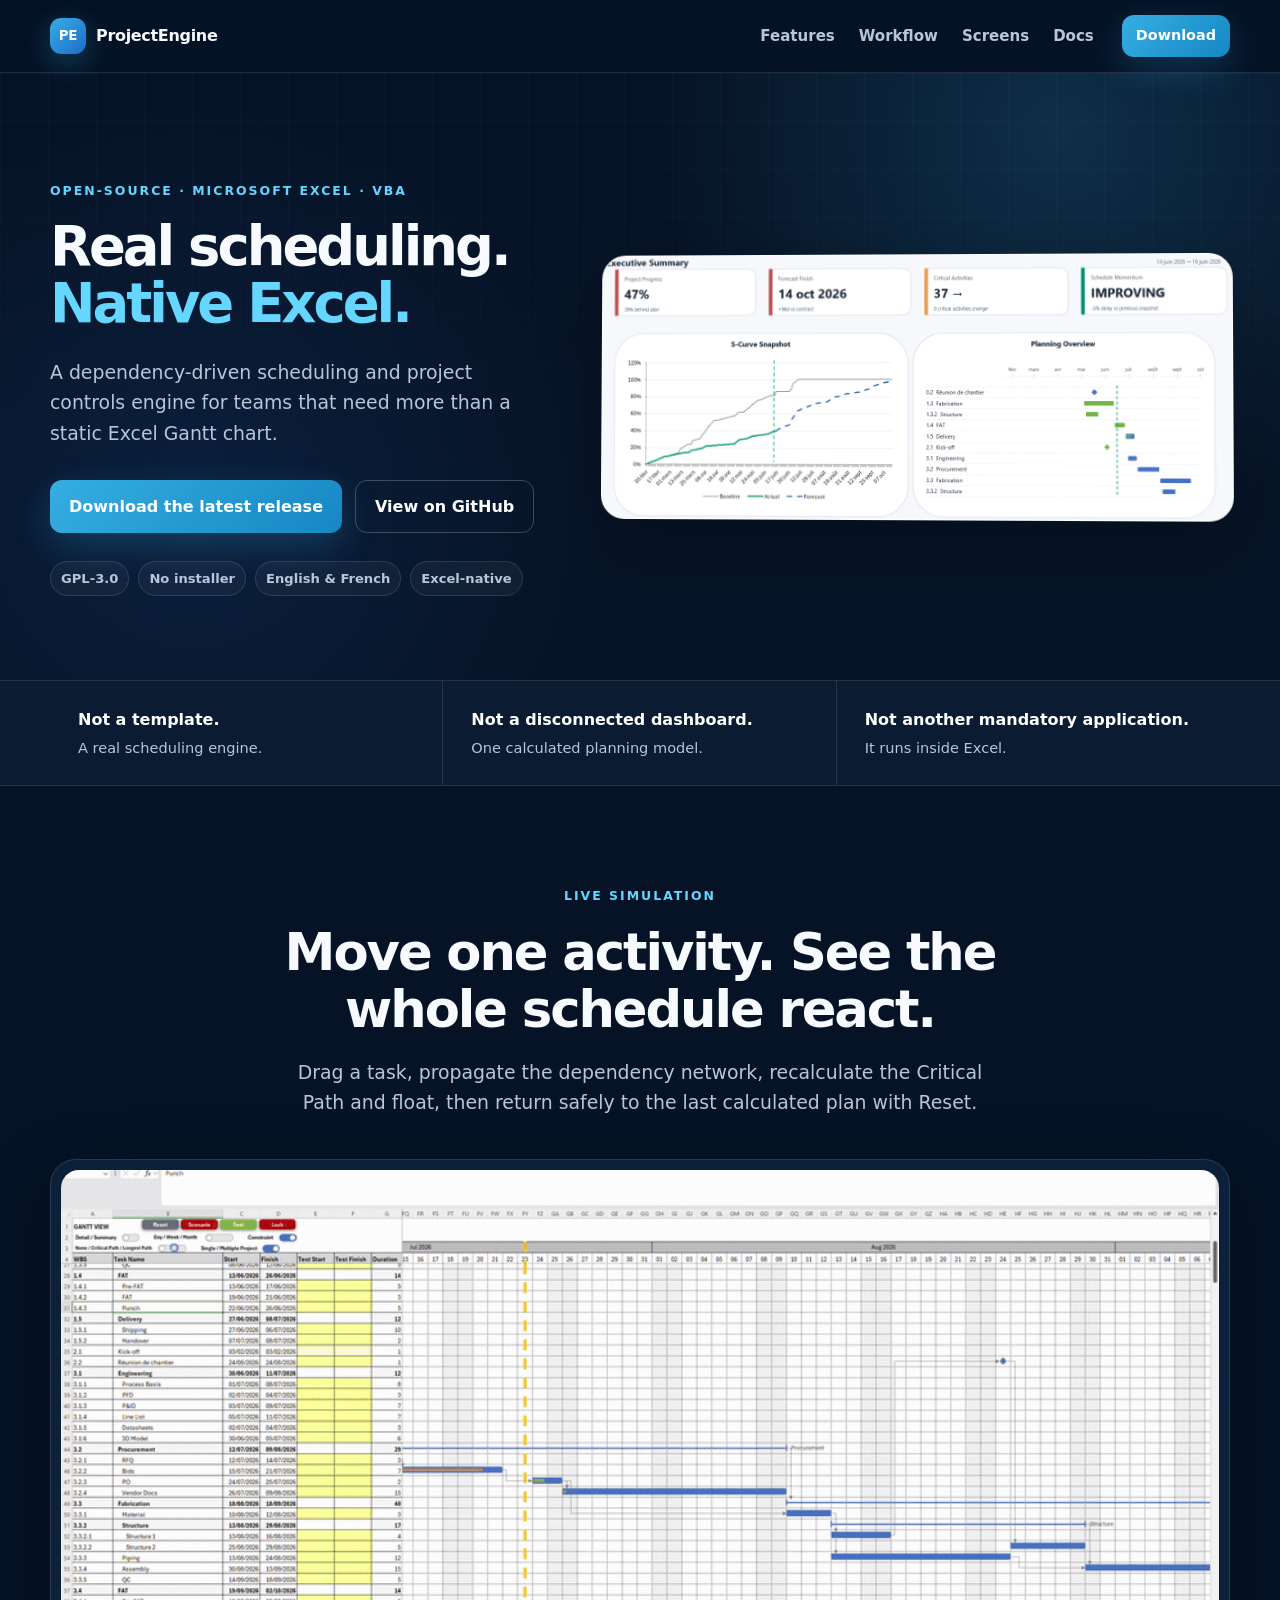
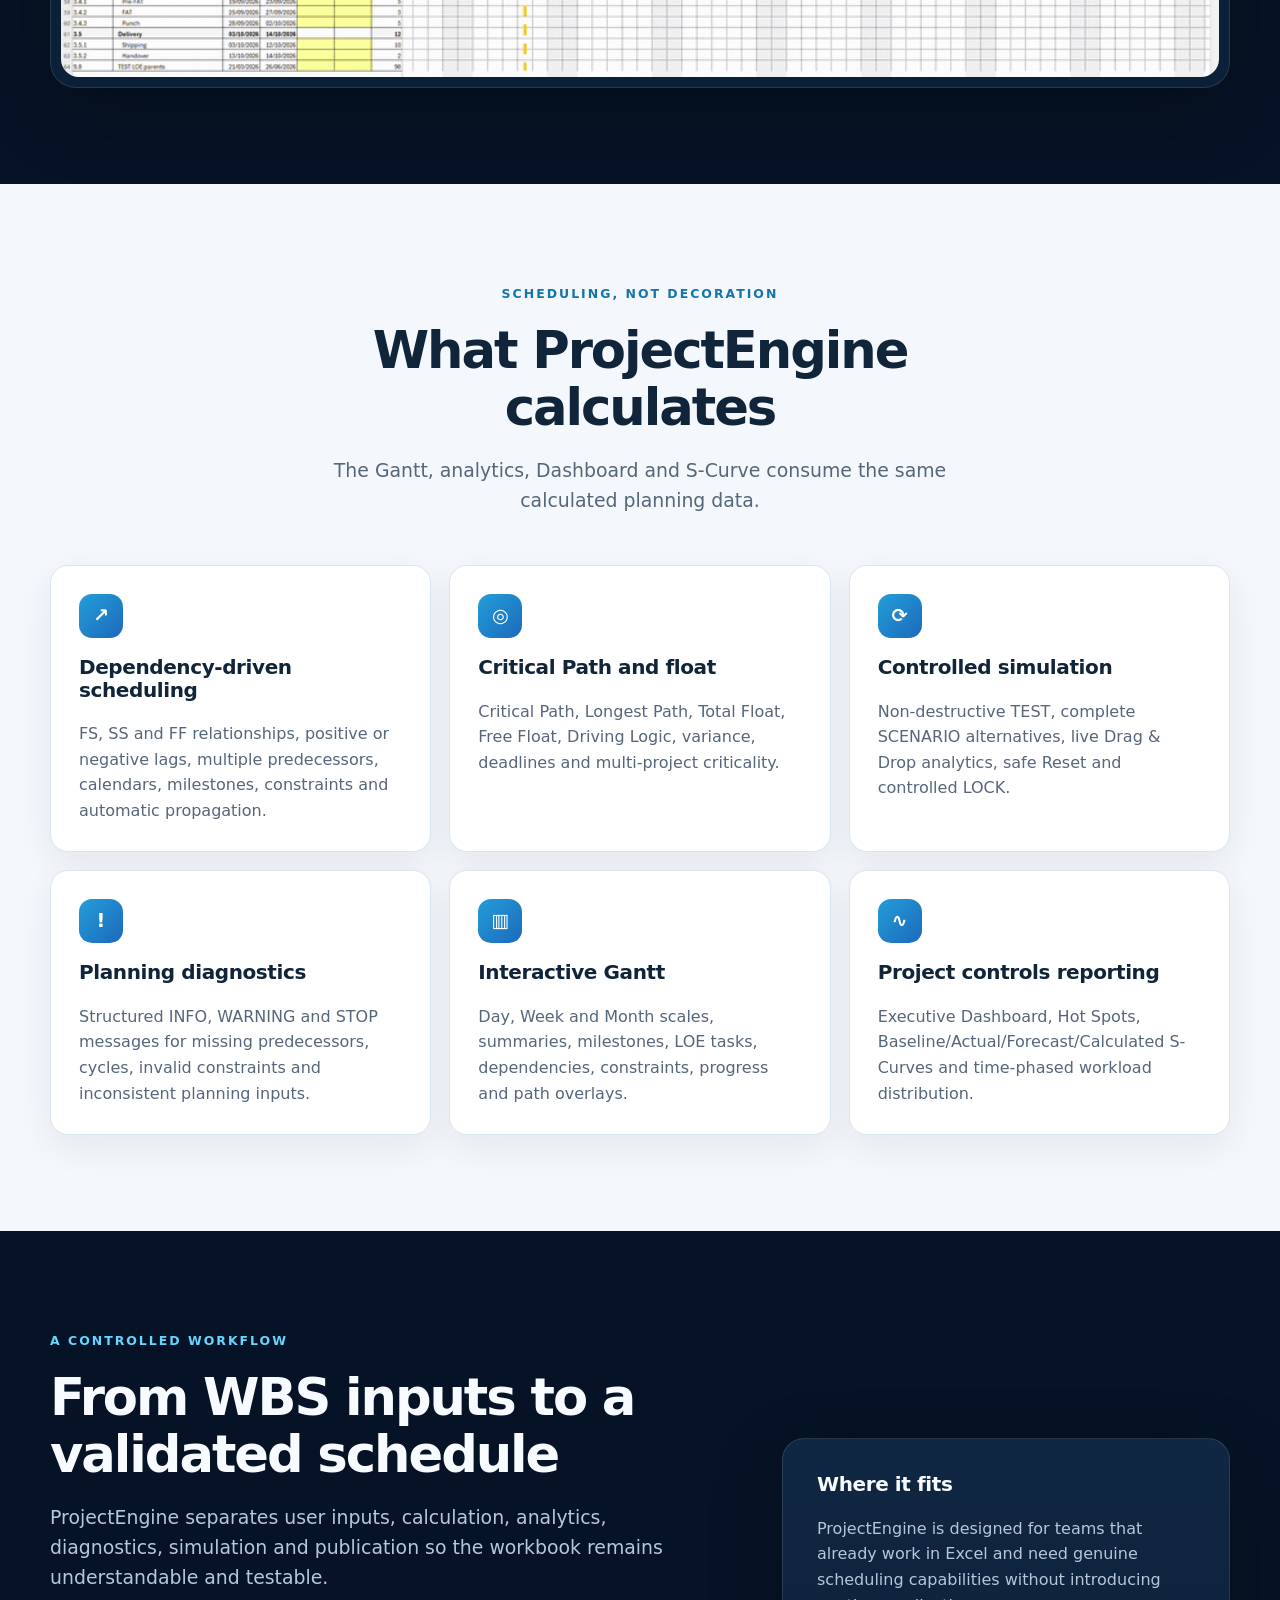
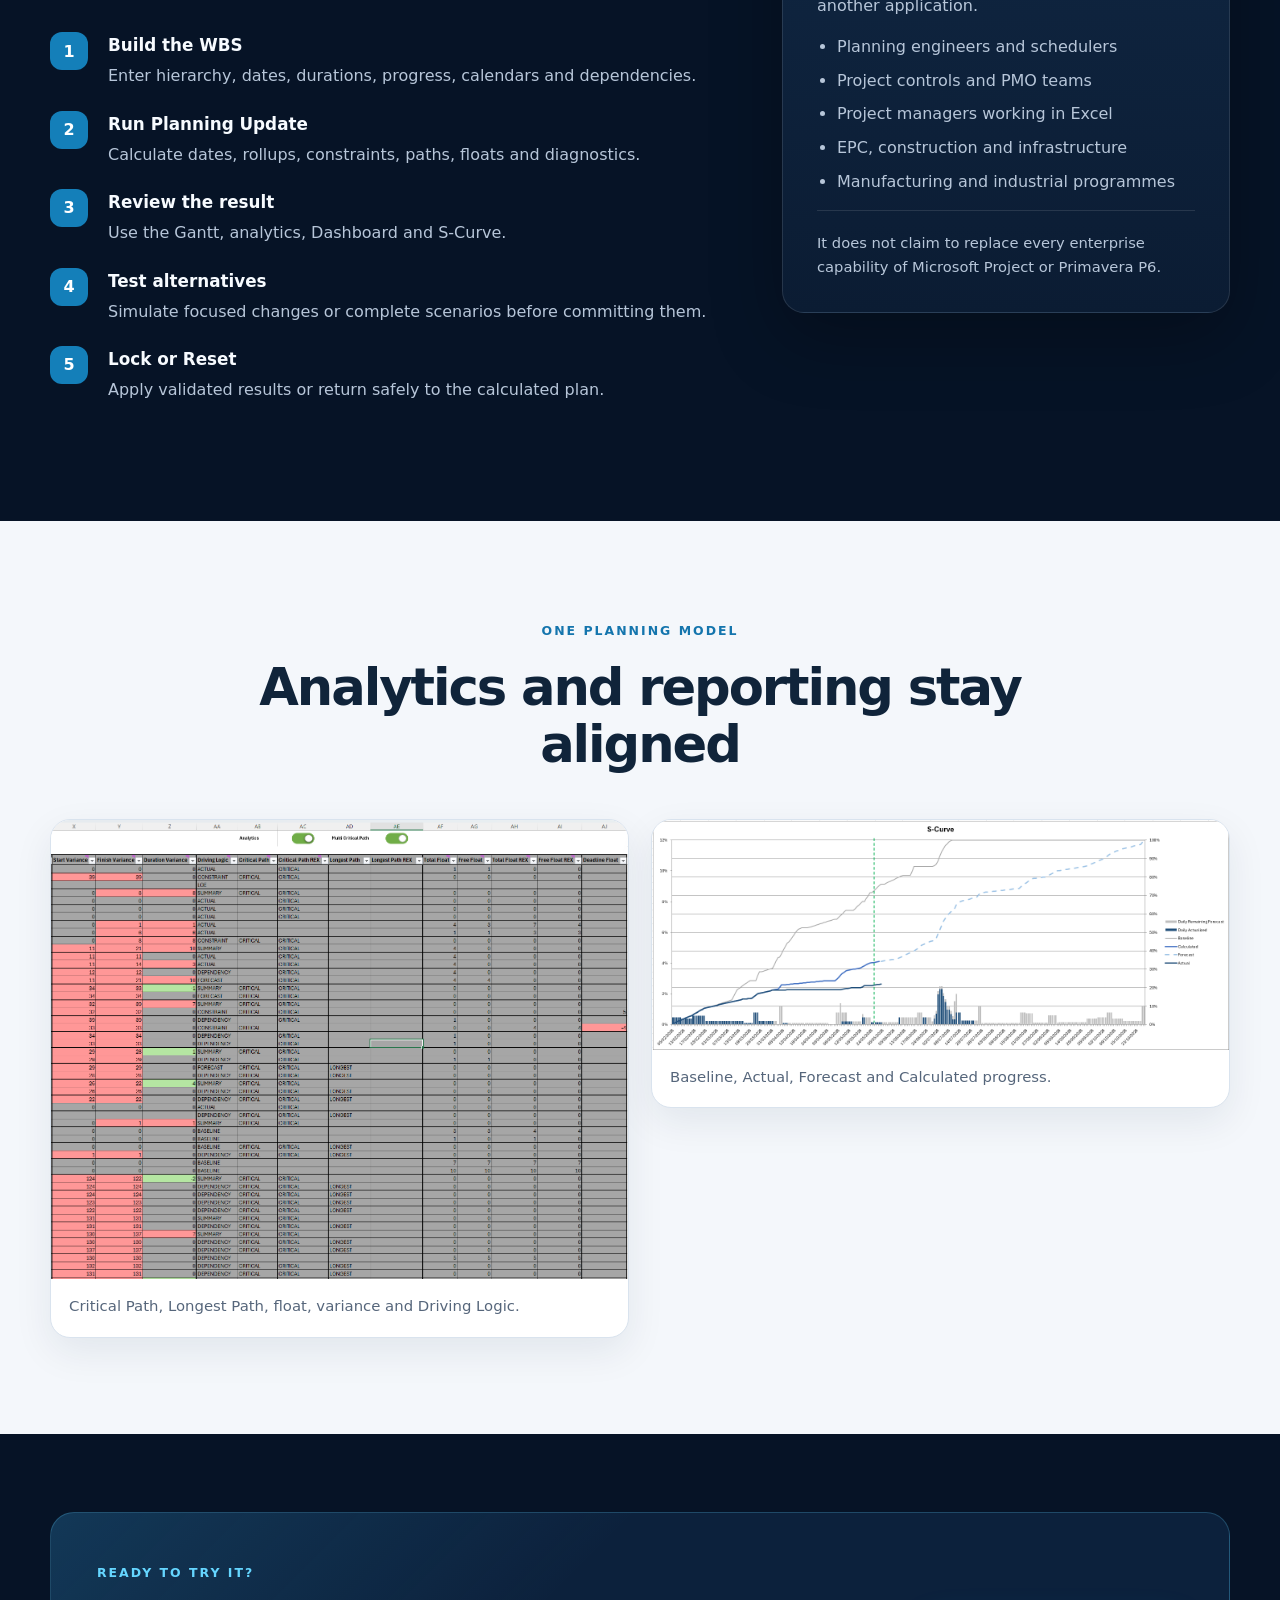
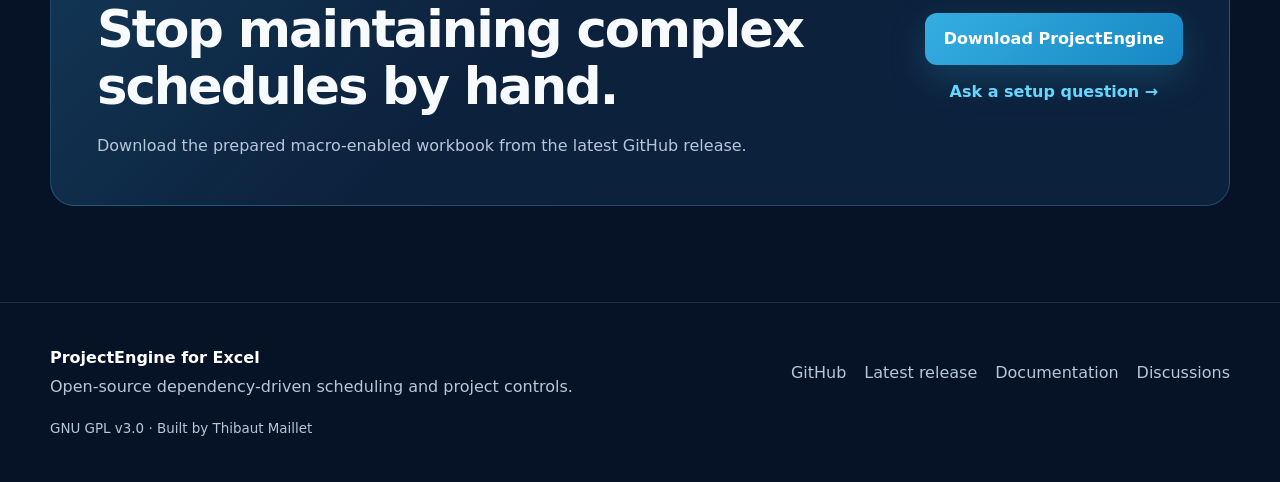
==== commit cca00bb3: "Fix cached styles and responsive layout" ====
--- a/index.html
+++ b/index.html
@@ -12,7 +12,7 @@
 
   <link rel="canonical" href="https://tmailletfr.github.io/ProjectEngine/">
   <link rel="icon" href="assets/favicon.svg" type="image/svg+xml">
-  <link rel="stylesheet" href="assets/styles.css">
+  <link rel="stylesheet" href="assets/styles.css?v=3">
 
   <meta property="og:type" content="website">
   <meta property="og:title" content="ProjectEngine for Excel — Real scheduling. Native Excel.">
--- a/assets/styles.css
+++ b/assets/styles.css
@@ -508,3 +508,65 @@
   color: var(--muted);
   font-size: .92rem;
 }
+
+
+/* v3: explicit hero colours and stronger layout rules */
+.hero-title .hero-title-line {
+  display: block !important;
+  white-space: nowrap !important;
+}
+
+.hero-title .hero-title-line:first-child {
+  color: var(--text) !important;
+}
+
+.hero-title .hero-title-accent {
+  color: var(--accent-2) !important;
+}
+
+/* Keep the two-part slogan readable without forcing an oversized first line. */
+@media (min-width: 901px) {
+  .hero-title {
+    font-size: clamp(3rem, 4.25vw, 4.75rem) !important;
+  }
+}
+
+/* Explicitly centre the right panel within the full workflow row. */
+@media (min-width: 901px) {
+  .workflow-grid {
+    align-items: center !important;
+  }
+
+  .fit-panel {
+    align-self: center !important;
+  }
+}
+
+/* Never stretch either screenshot card to match the other card's height. */
+.screenshot-grid {
+  align-items: start !important;
+}
+
+.screenshot-grid figure {
+  height: fit-content !important;
+  align-self: start !important;
+}
+
+.screenshot-grid figure img {
+  display: block !important;
+  width: 100% !important;
+  height: auto !important;
+  max-height: none !important;
+  object-fit: contain !important;
+}
+
+/* Keep the intended two-line slogan on landscape phones/tablets too. */
+@media (min-width: 471px) and (max-width: 900px) {
+  .hero-title {
+    font-size: clamp(2.5rem, 7vw, 3.7rem) !important;
+  }
+
+  .hero-title .hero-title-line {
+    white-space: nowrap !important;
+  }
+}
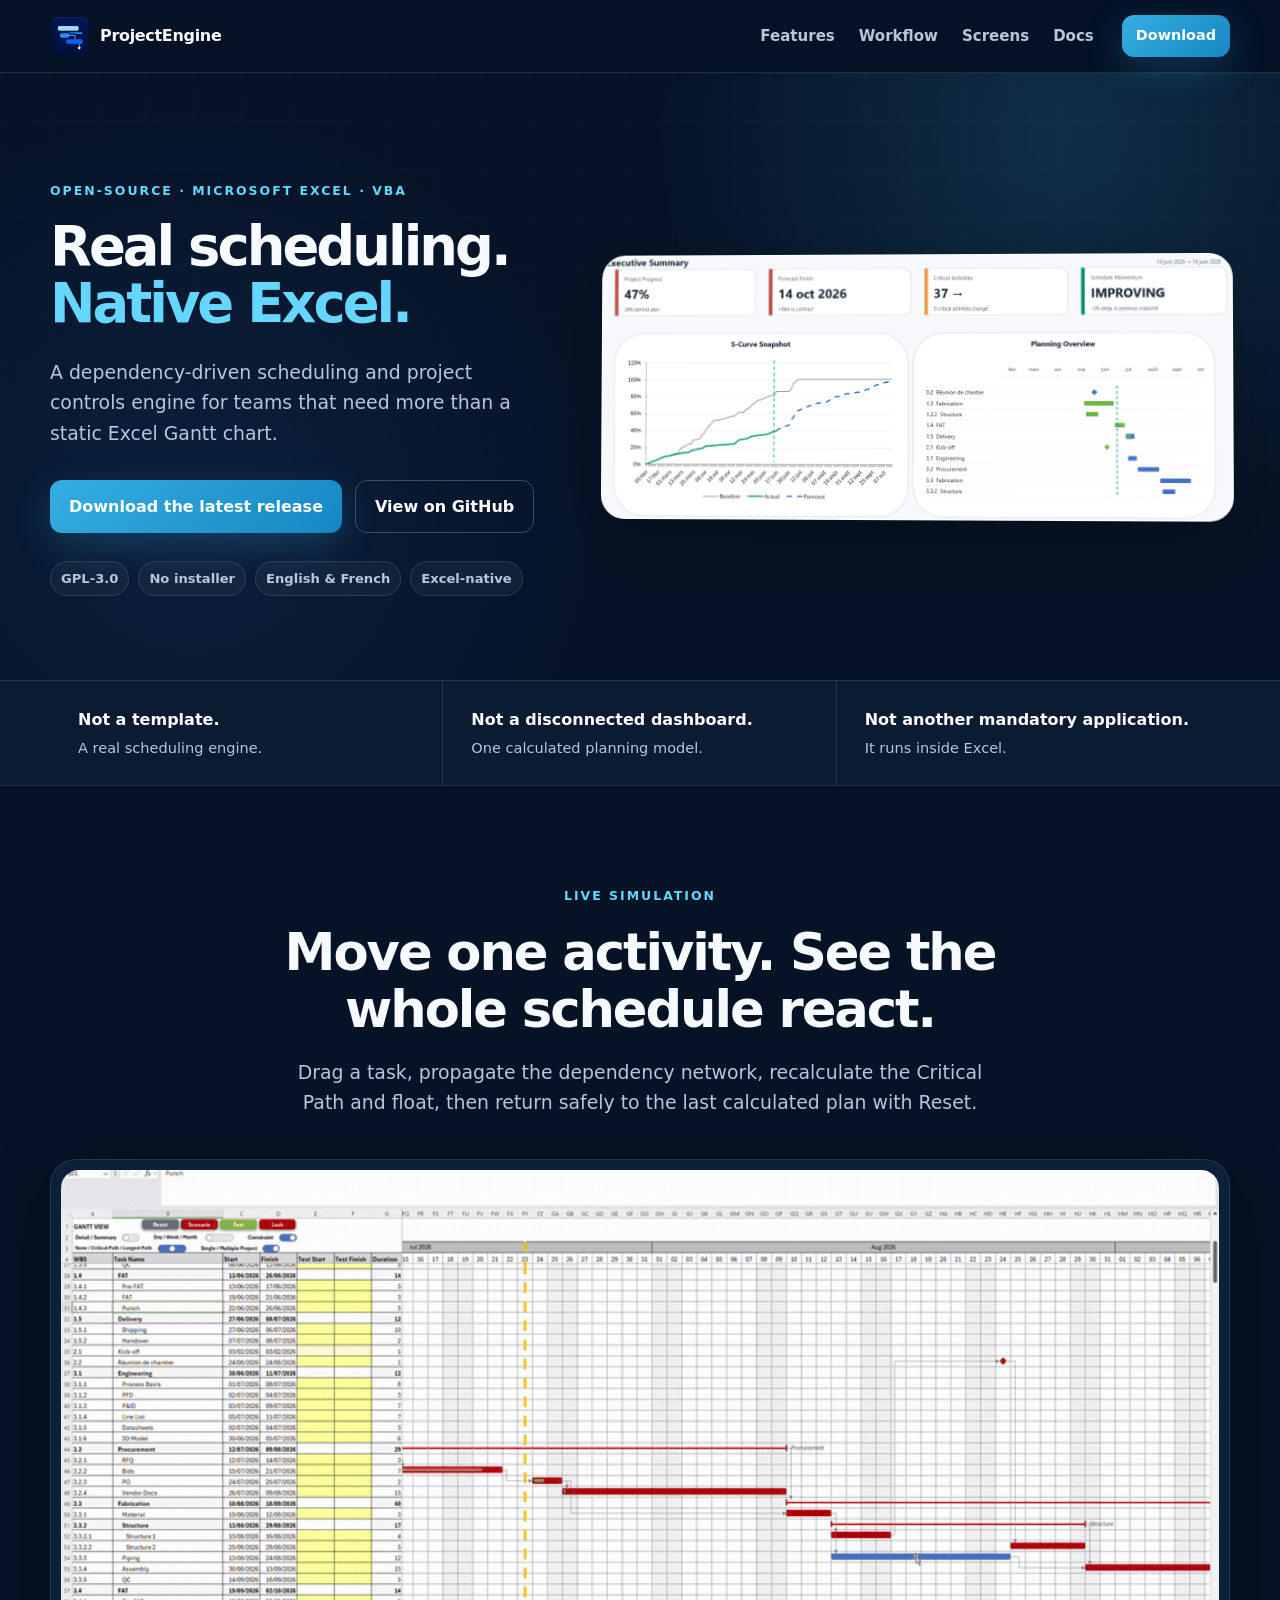
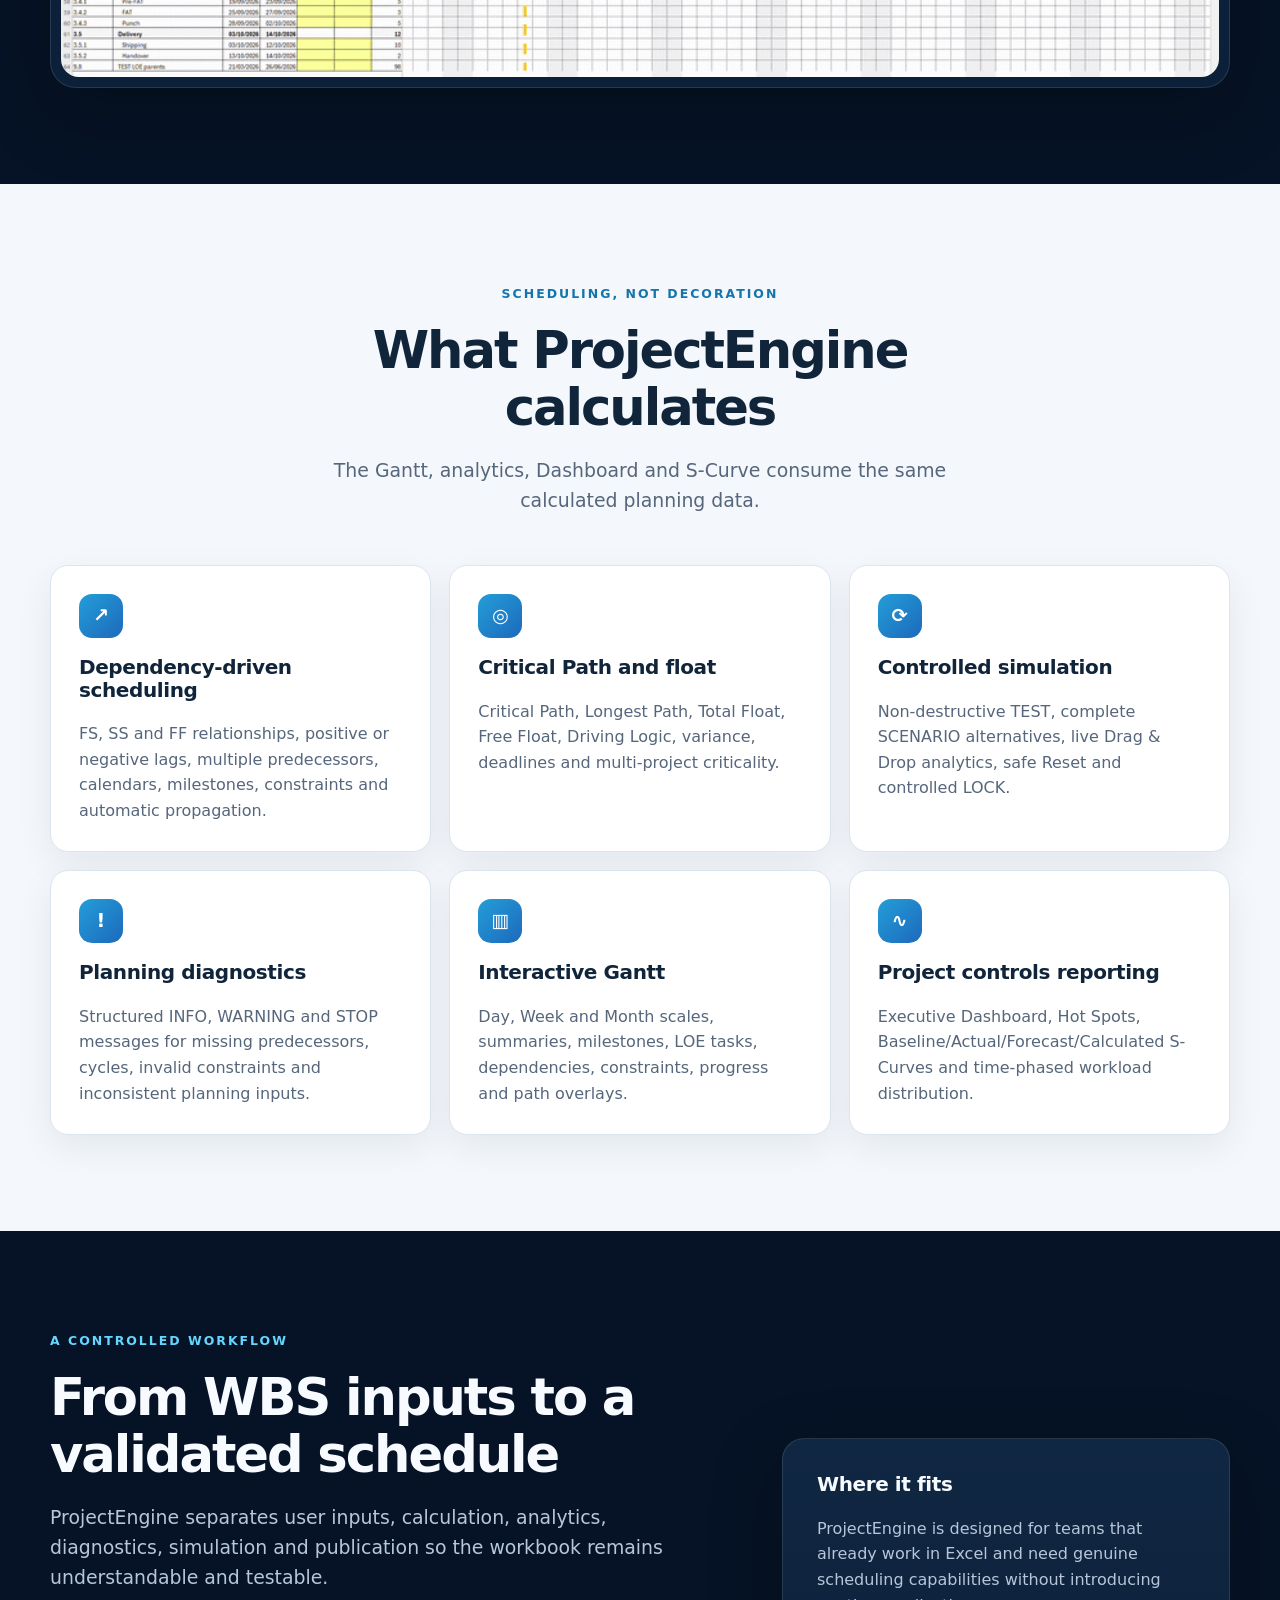
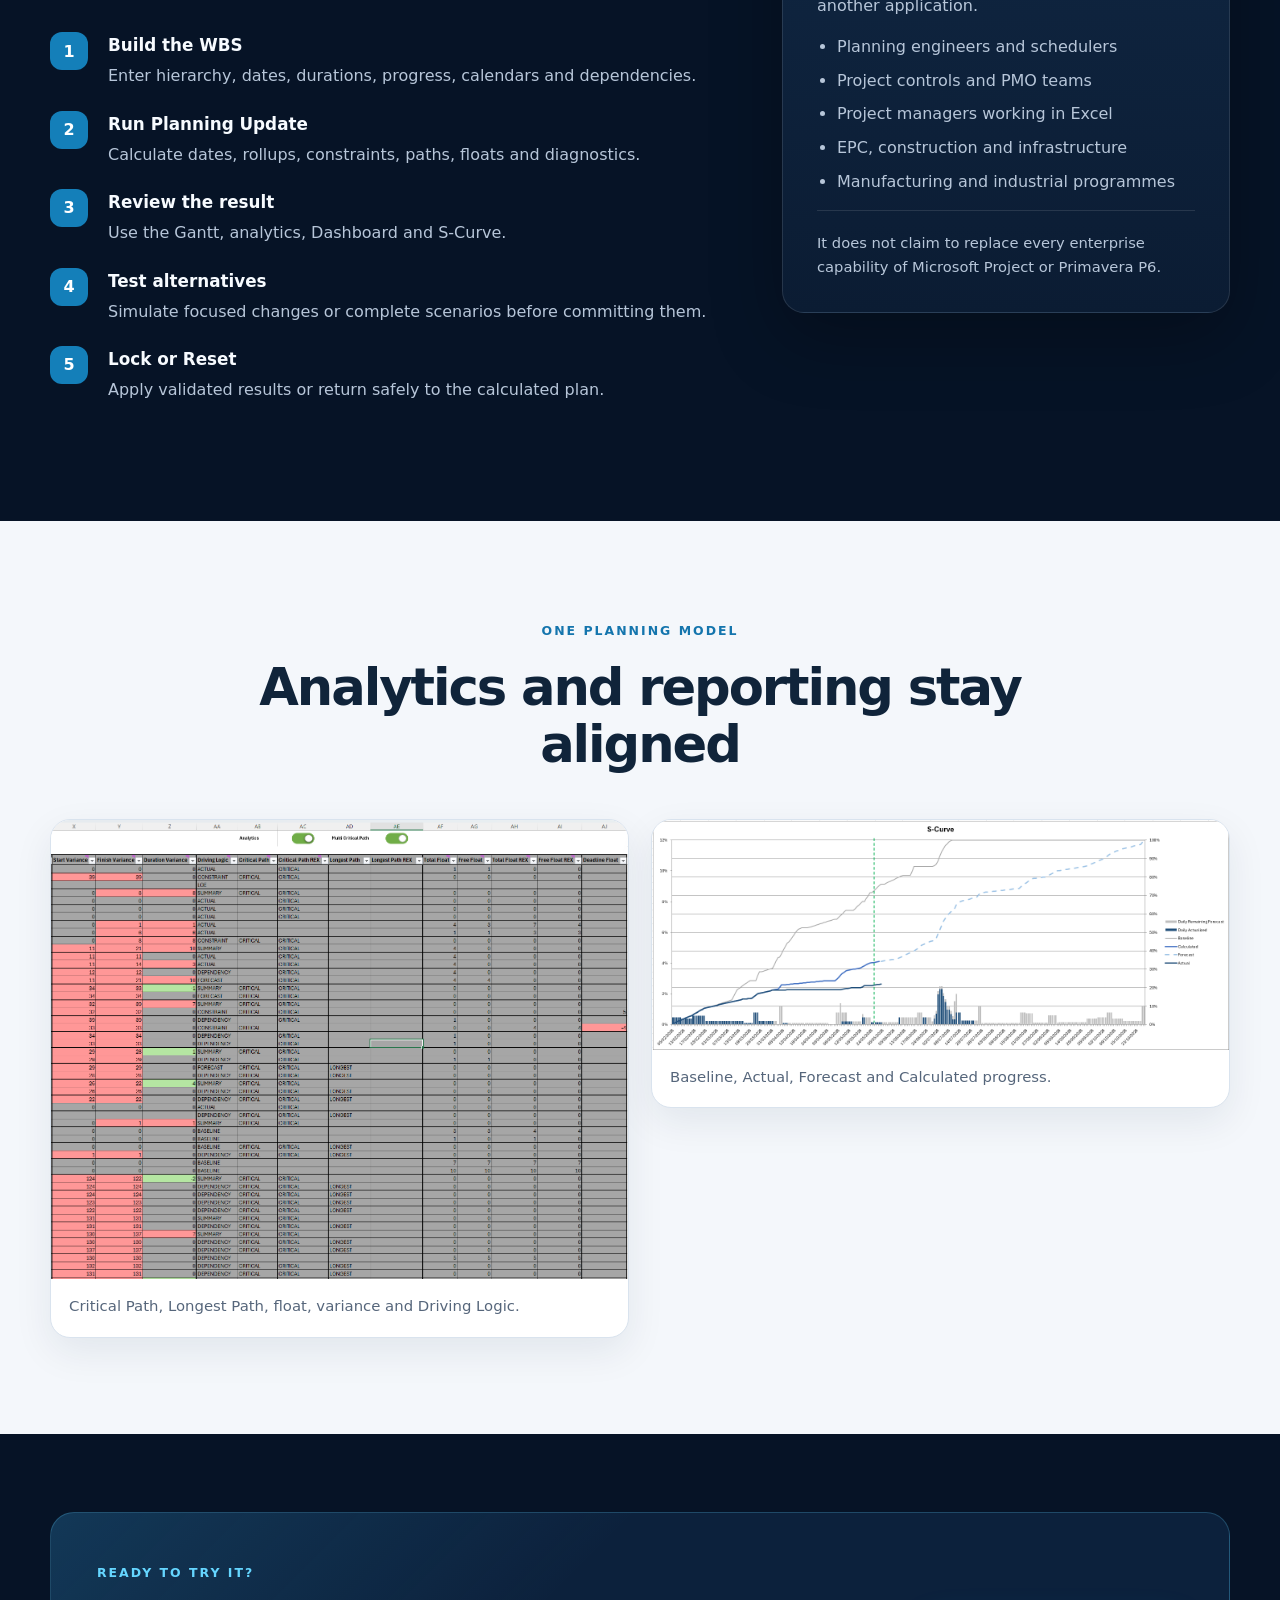
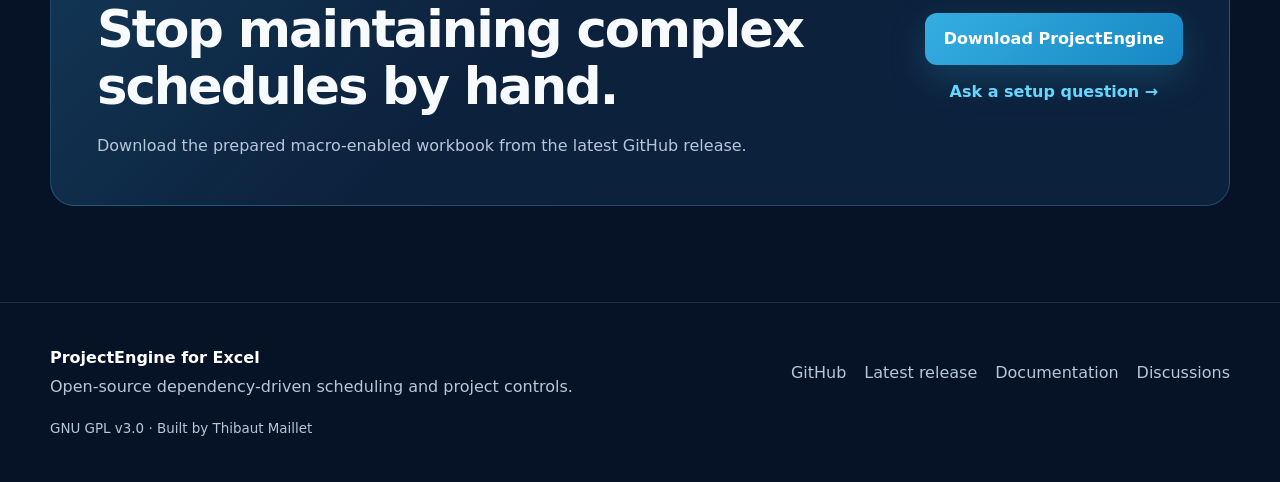
==== commit f23b8bcf: "Logo update" ====
--- a/index.html
+++ b/index.html
@@ -67,7 +67,11 @@
   <header class="site-header">
     <div class="container nav-wrap">
       <a class="brand" href="#top" aria-label="ProjectEngine home">
-        <span class="brand-mark">PE</span>
+        <img src="assets/ProjectEngine_logo.png"
+             alt=""
+             width="40"
+             height="40"
+             style="width:40px;height:40px;display:block;object-fit:contain;flex:0 0 auto;">
         <span>ProjectEngine</span>
       </a>
       <nav aria-label="Primary navigation">
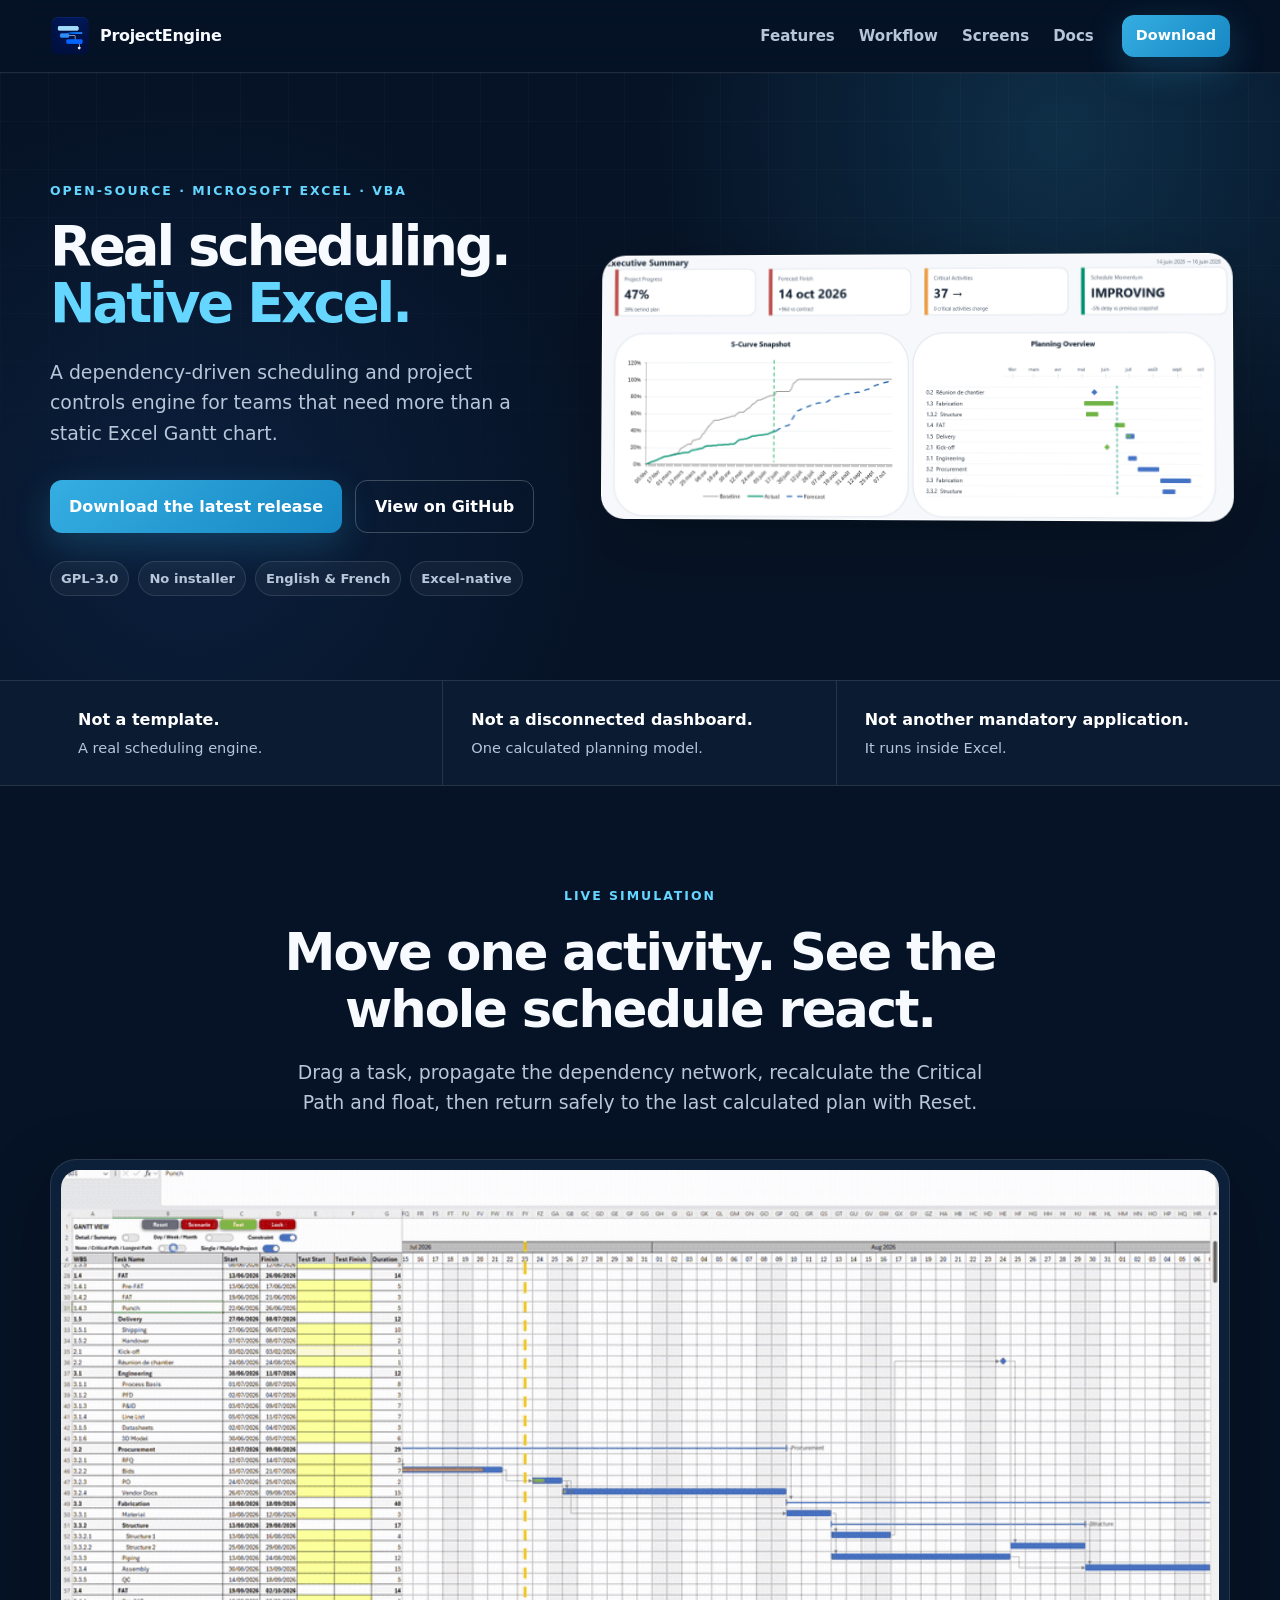
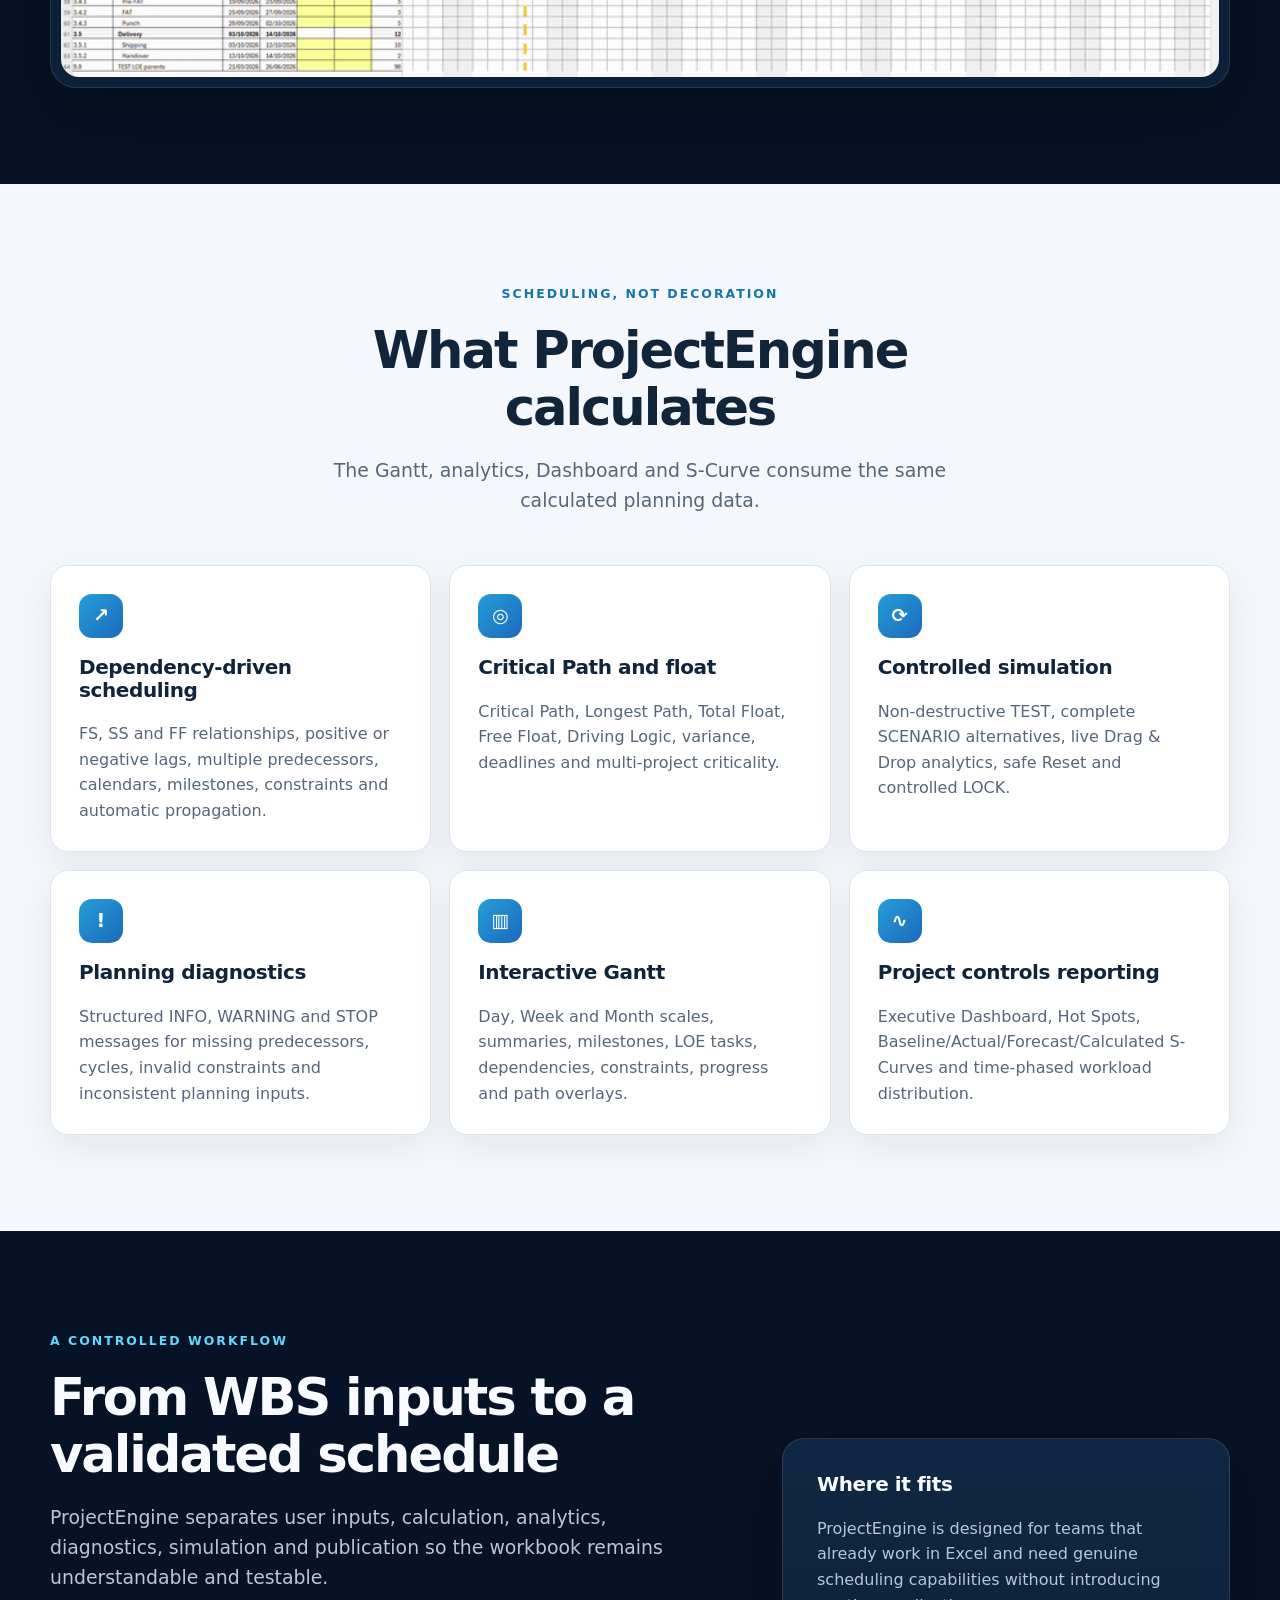
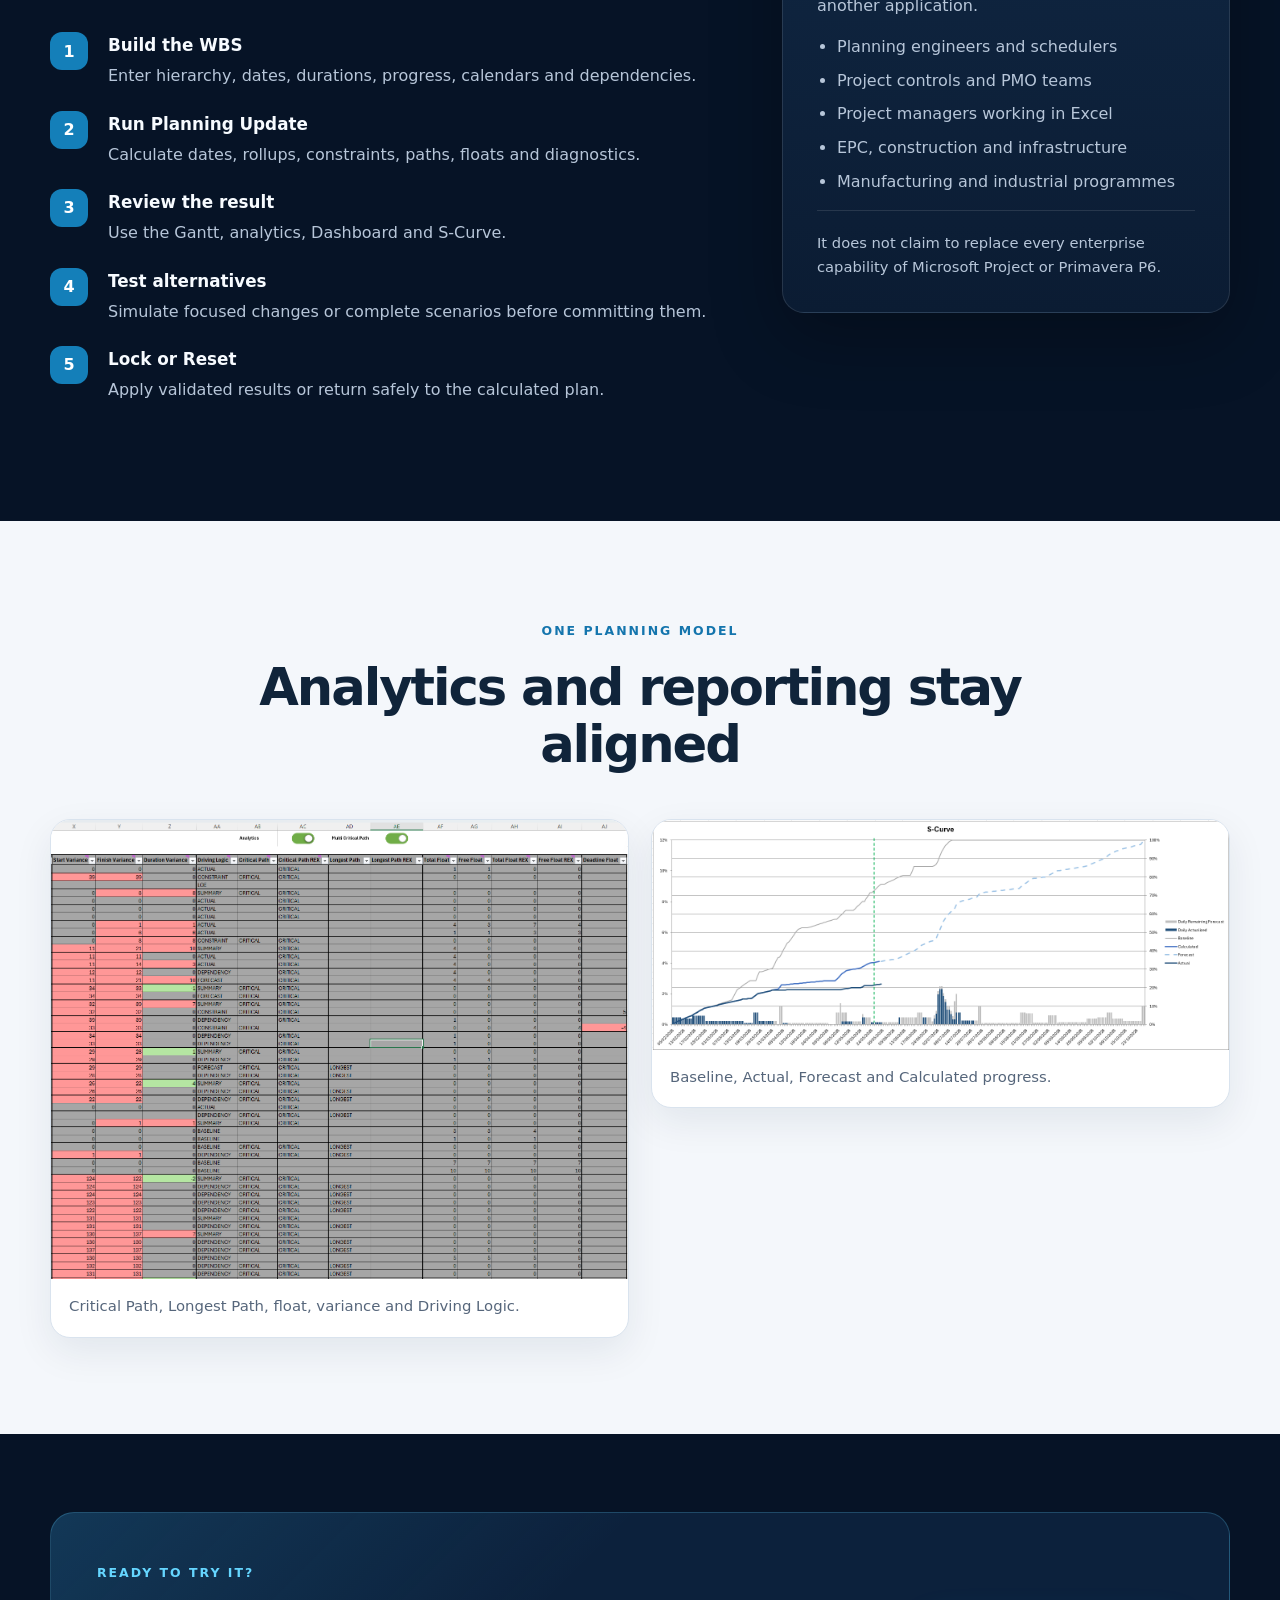
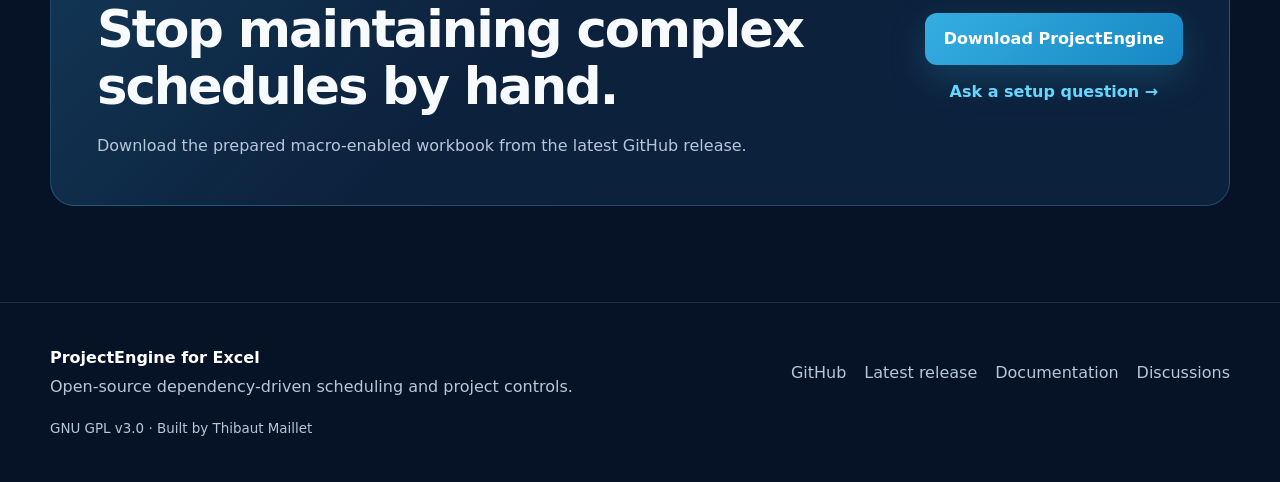
==== commit acd70b3c: "update favicon" ====
--- a/index.html
+++ b/index.html
@@ -11,7 +11,7 @@
   <meta name="theme-color" content="#07152a">
 
   <link rel="canonical" href="https://tmailletfr.github.io/ProjectEngine/">
-  <link rel="icon" href="assets/favicon.svg" type="image/svg+xml">
+  <link rel="icon" href="assets/favicon.png?v=2" type="image/png">
   <link rel="stylesheet" href="assets/styles.css?v=3">
 
   <meta property="og:type" content="website">
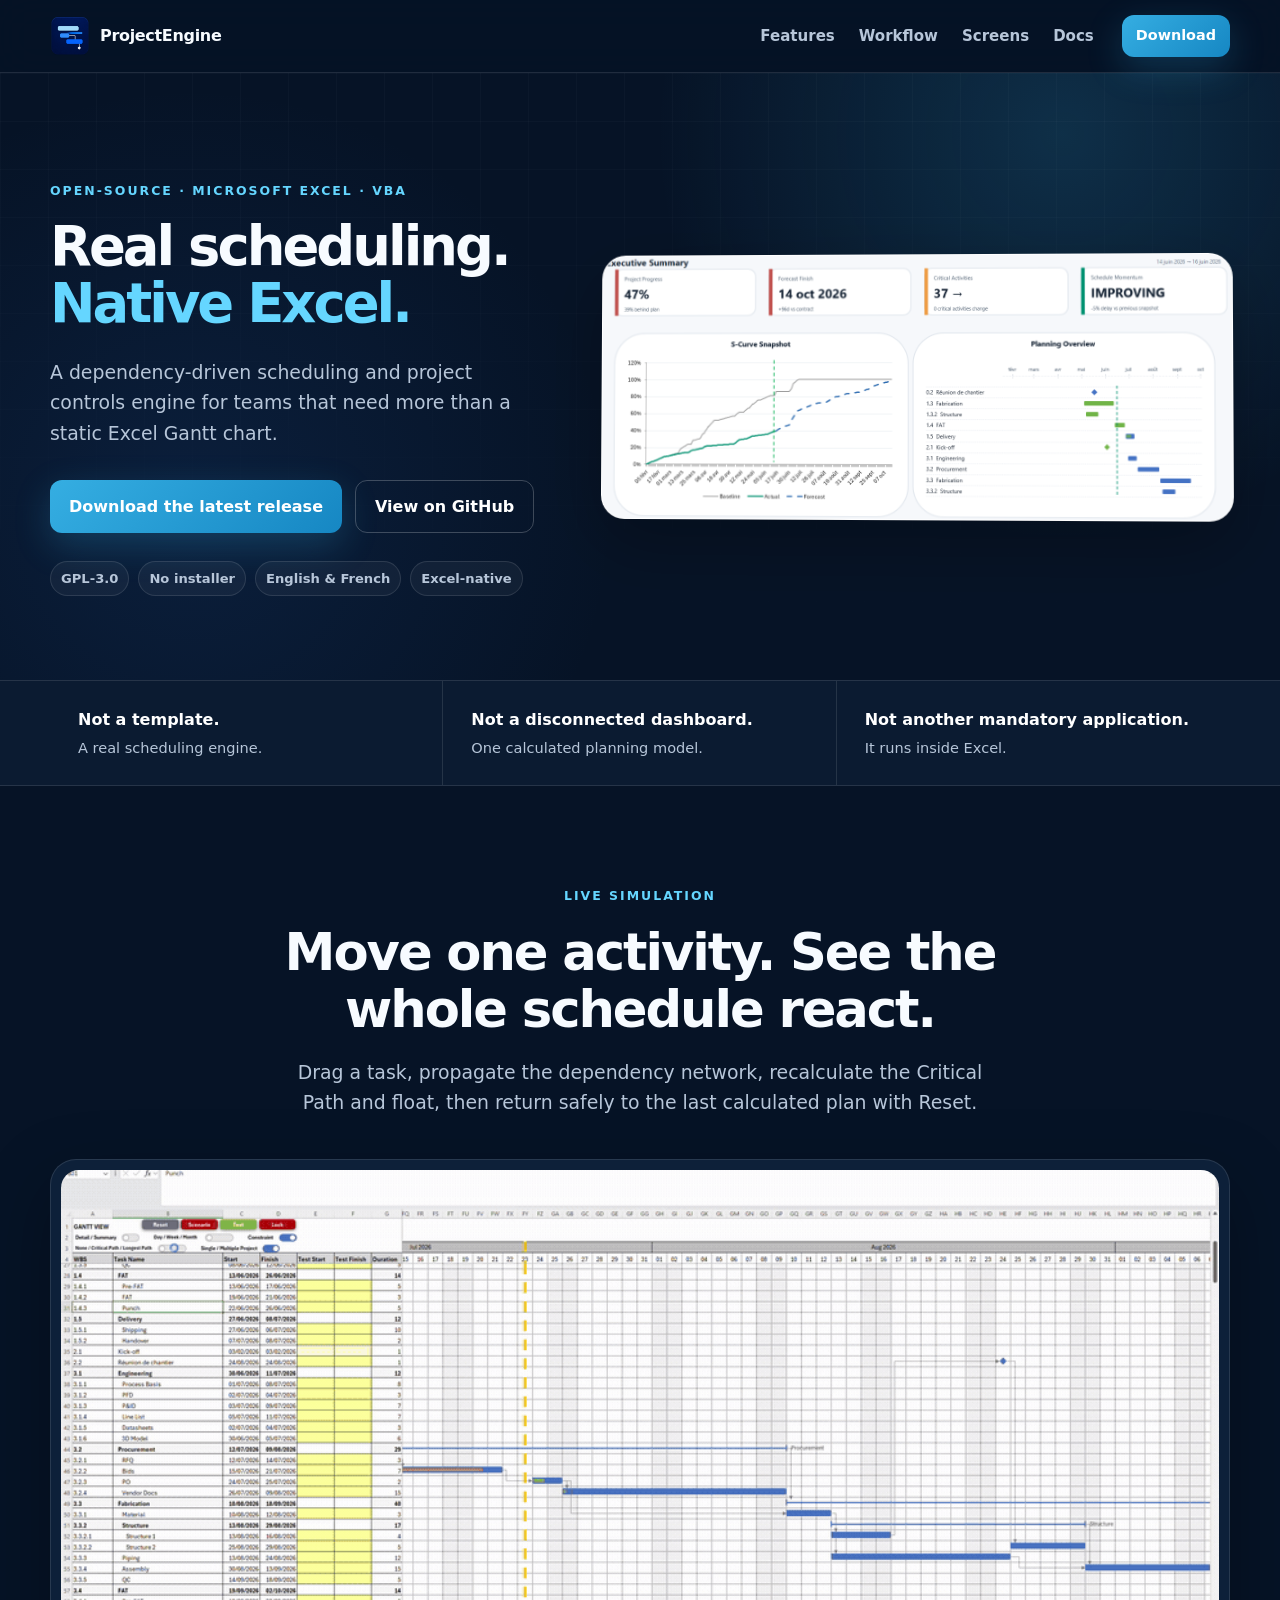
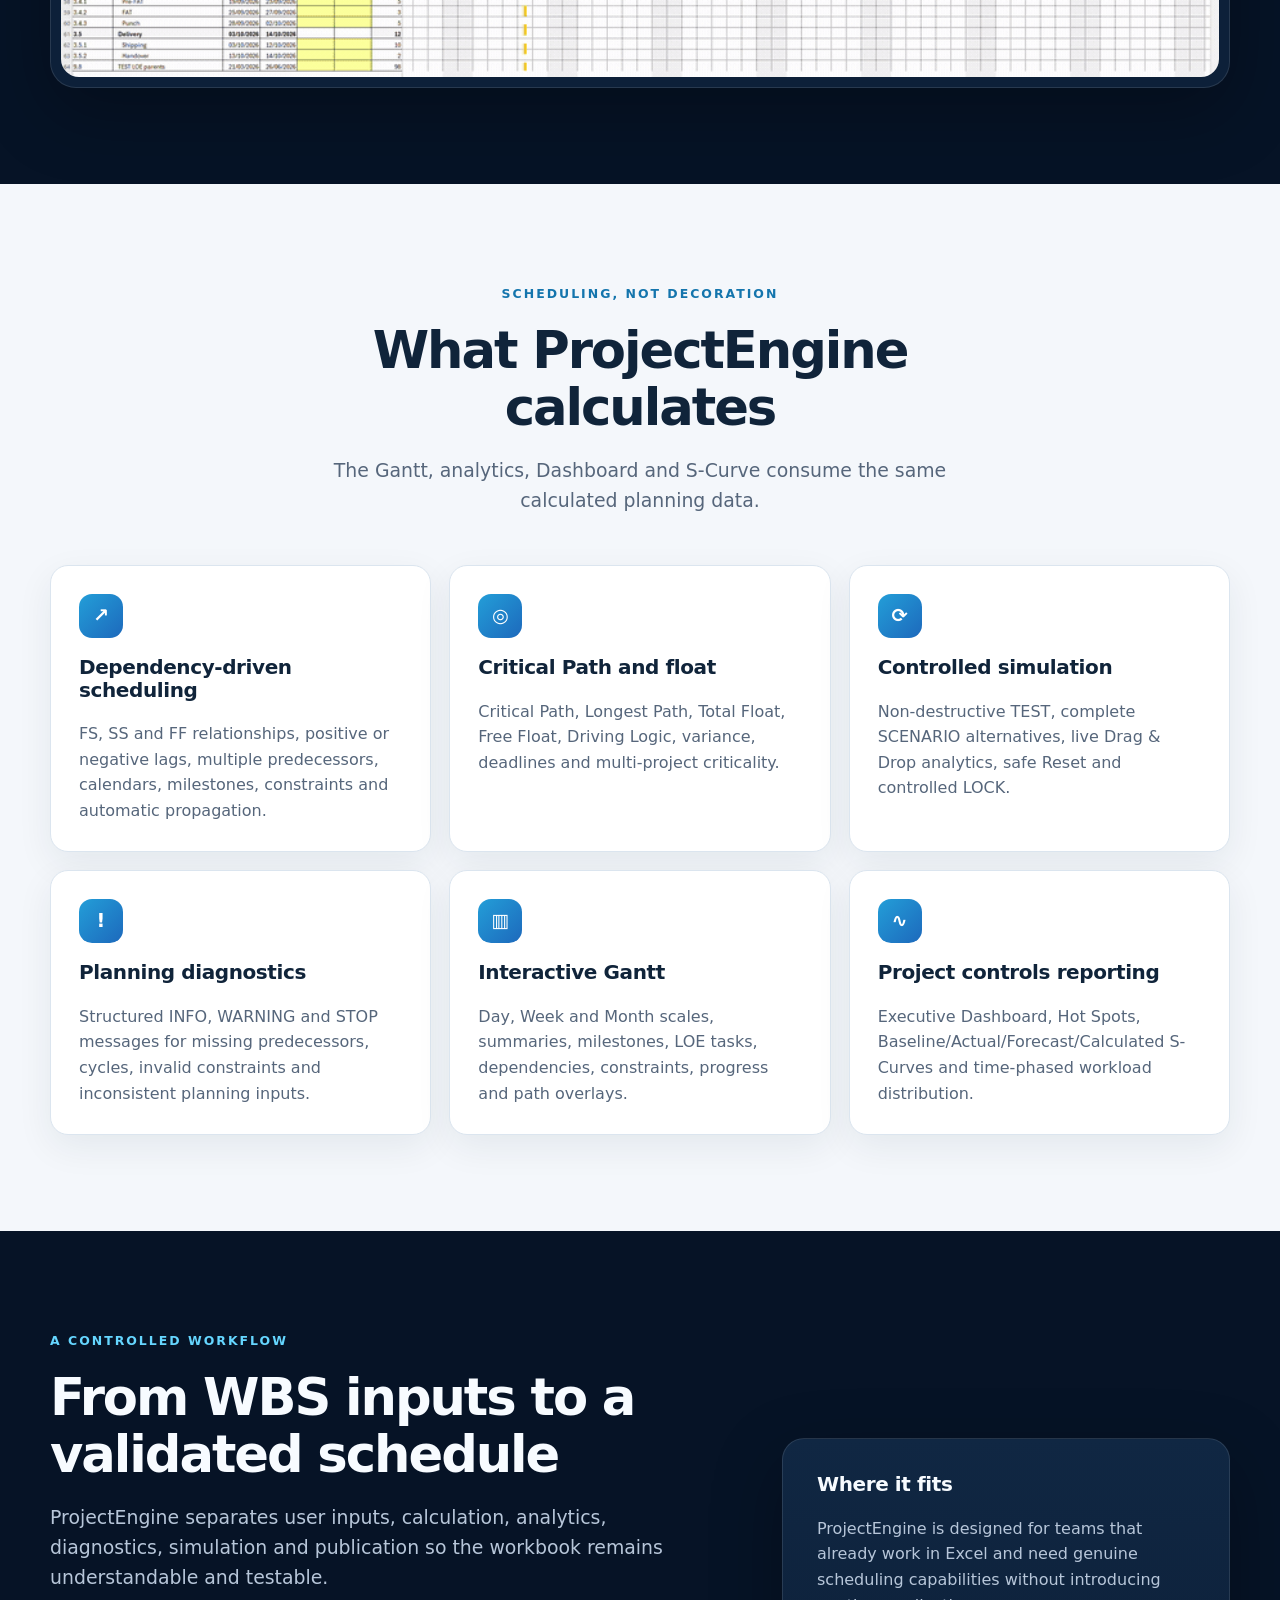
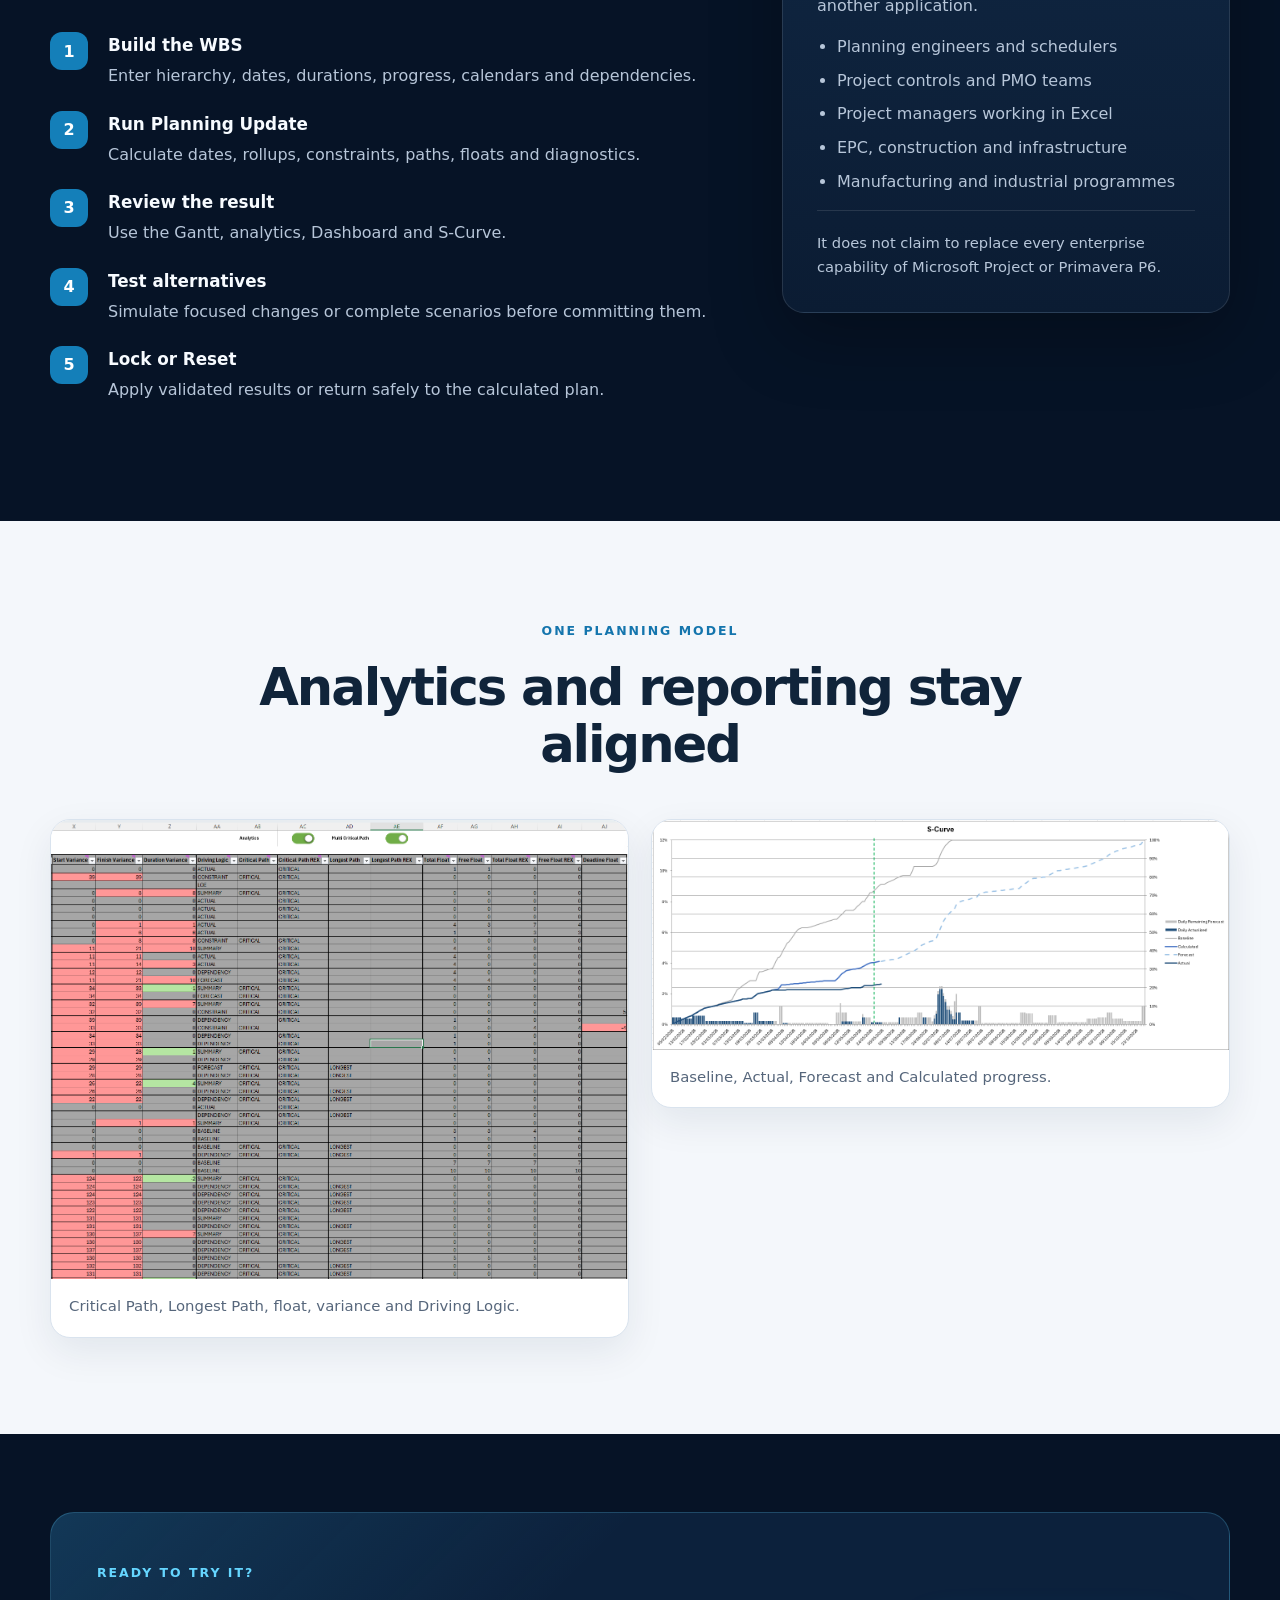
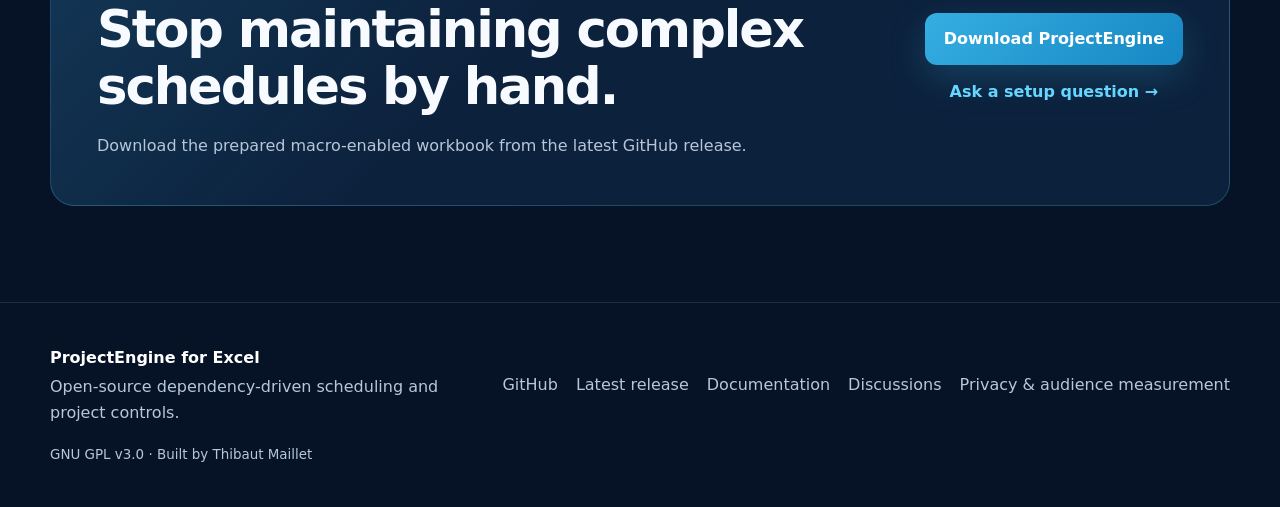
==== commit 51841a35: "Update analytics" ====
--- a/index.html
+++ b/index.html
@@ -12,7 +12,7 @@
 
   <link rel="canonical" href="https://tmailletfr.github.io/ProjectEngine/">
   <link rel="icon" href="assets/favicon.png?v=2" type="image/png">
-  <link rel="stylesheet" href="assets/styles.css?v=3">
+  <link rel="stylesheet" href="assets/styles.css?v=4">
 
   <meta property="og:type" content="website">
   <meta property="og:title" content="ProjectEngine for Excel — Real scheduling. Native Excel.">
@@ -59,6 +59,12 @@
     ]
   }
   </script>
+  <!-- Privacy-friendly analytics by Plausible -->
+  <script async src="https://plausible.io/js/pa-JzhKncsgTkOCL9P8KTES-.js"></script>
+  <script>
+    window.plausible=window.plausible||function(){(plausible.q=plausible.q||[]).push(arguments)},plausible.init=plausible.init||function(i){plausible.o=i||{}};
+    plausible.init()
+  </script>
 </head>
 
 <body>
@@ -260,6 +266,7 @@
         <a href="https://github.com/TMailletFR/ProjectEngine/releases/latest">Latest release</a>
         <a href="https://github.com/TMailletFR/ProjectEngine/tree/main/Docs/en">Documentation</a>
         <a href="https://github.com/TMailletFR/ProjectEngine/discussions">Discussions</a>
+        <a href="privacy.html">Privacy & audience measurement</a>
       </div>
       <div class="license">GNU GPL v3.0 · Built by Thibaut Maillet</div>
     </div>
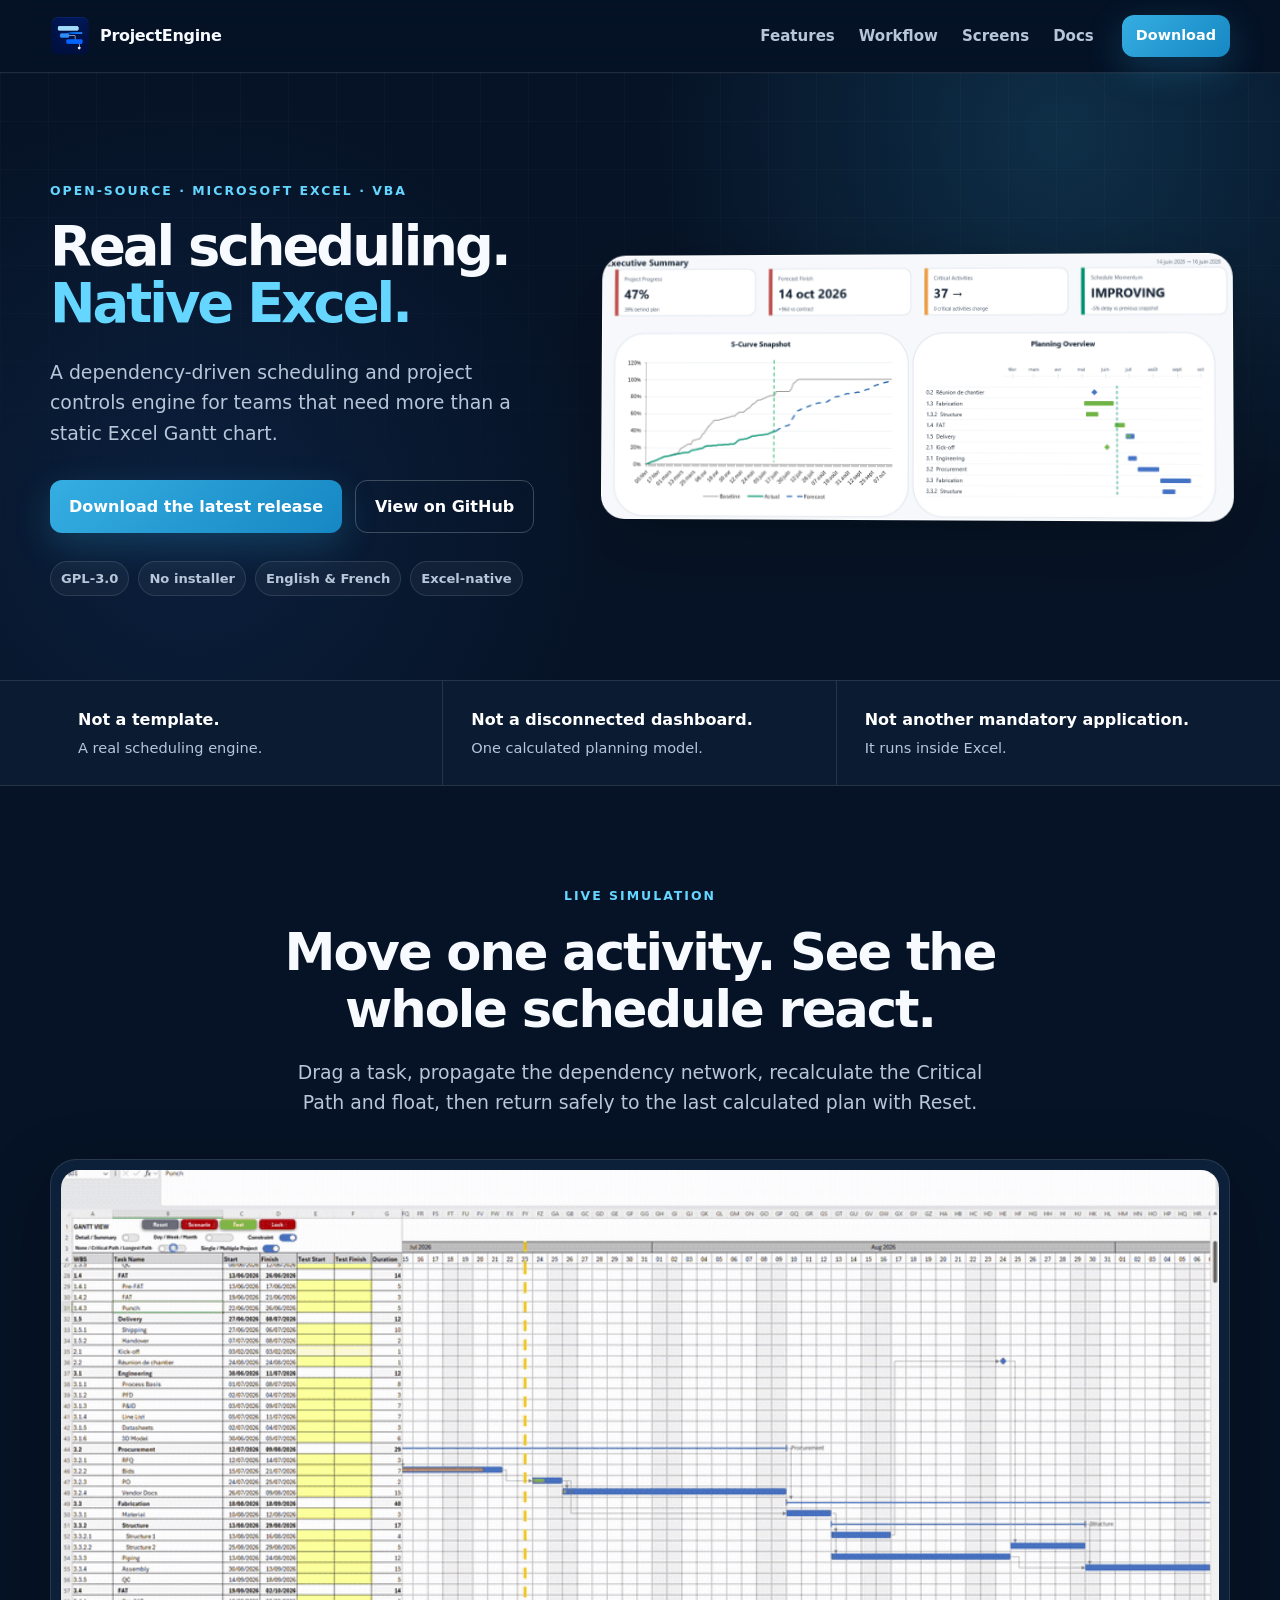
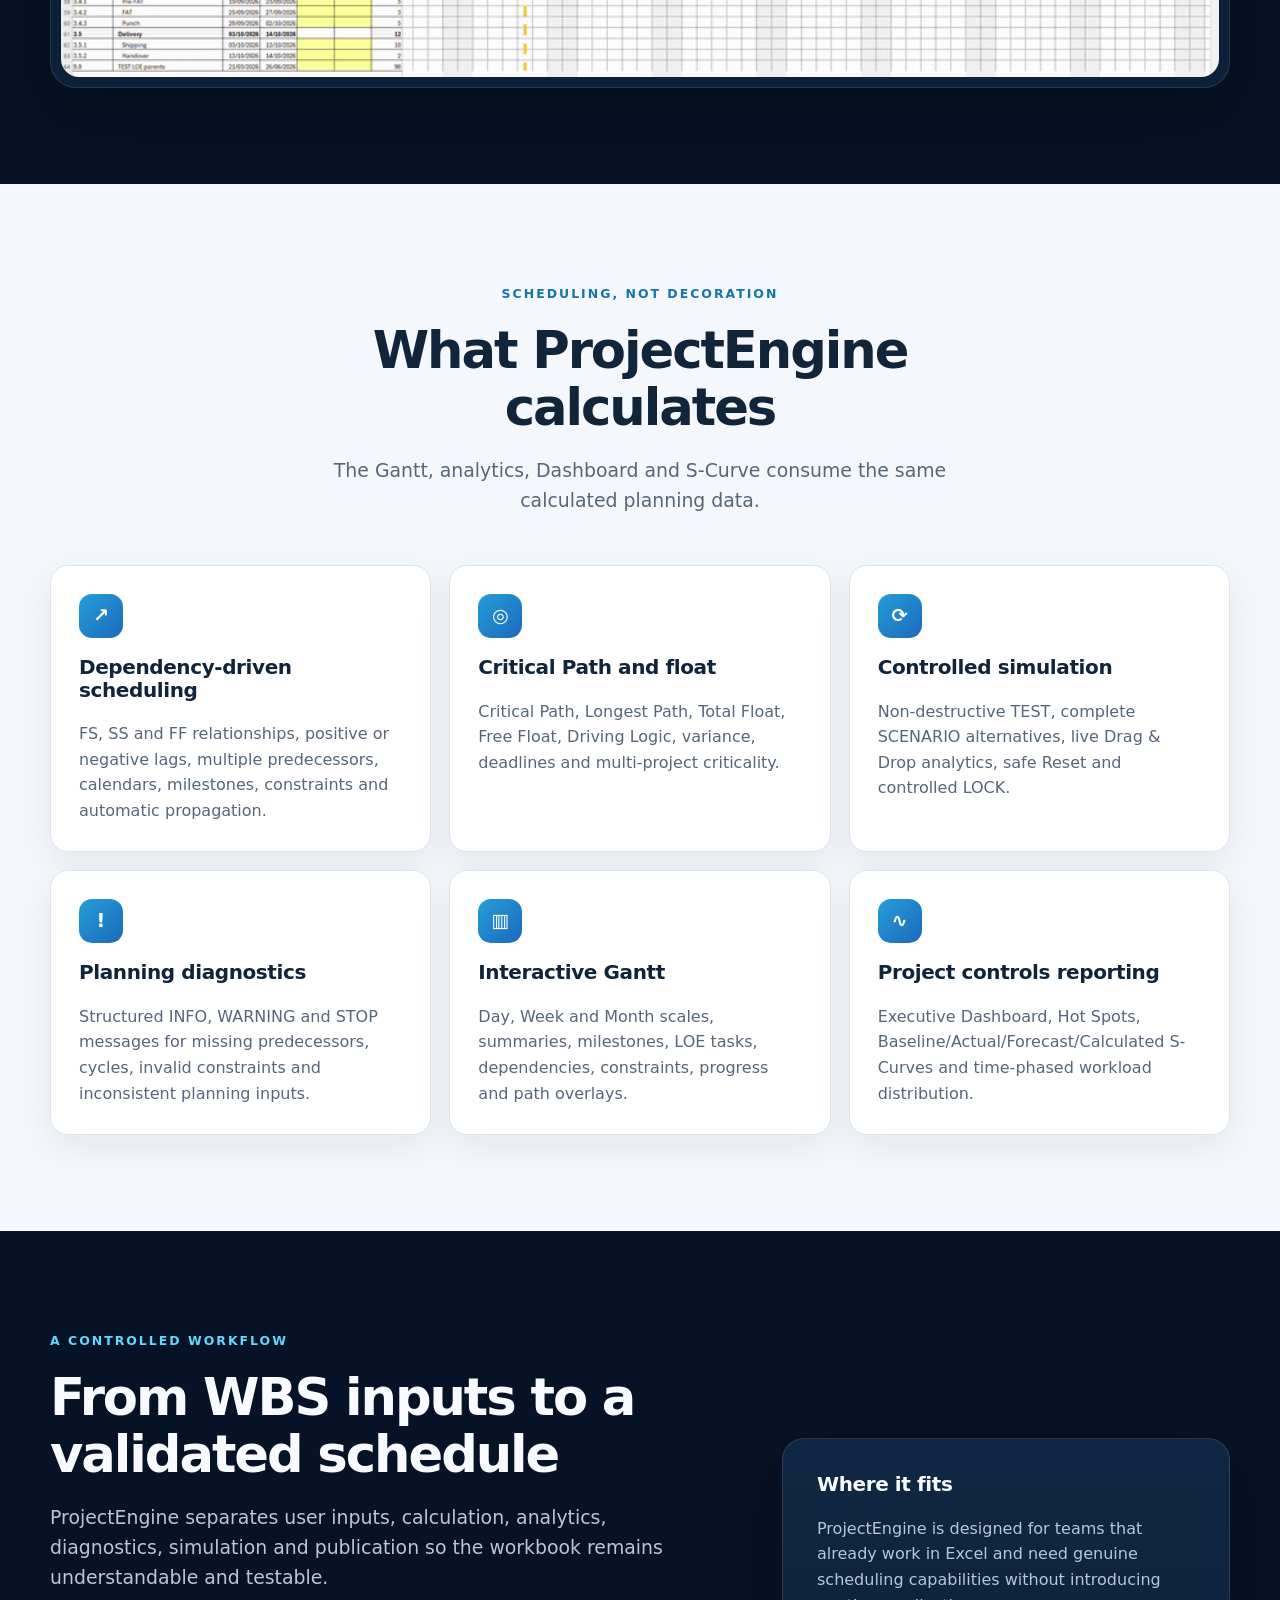
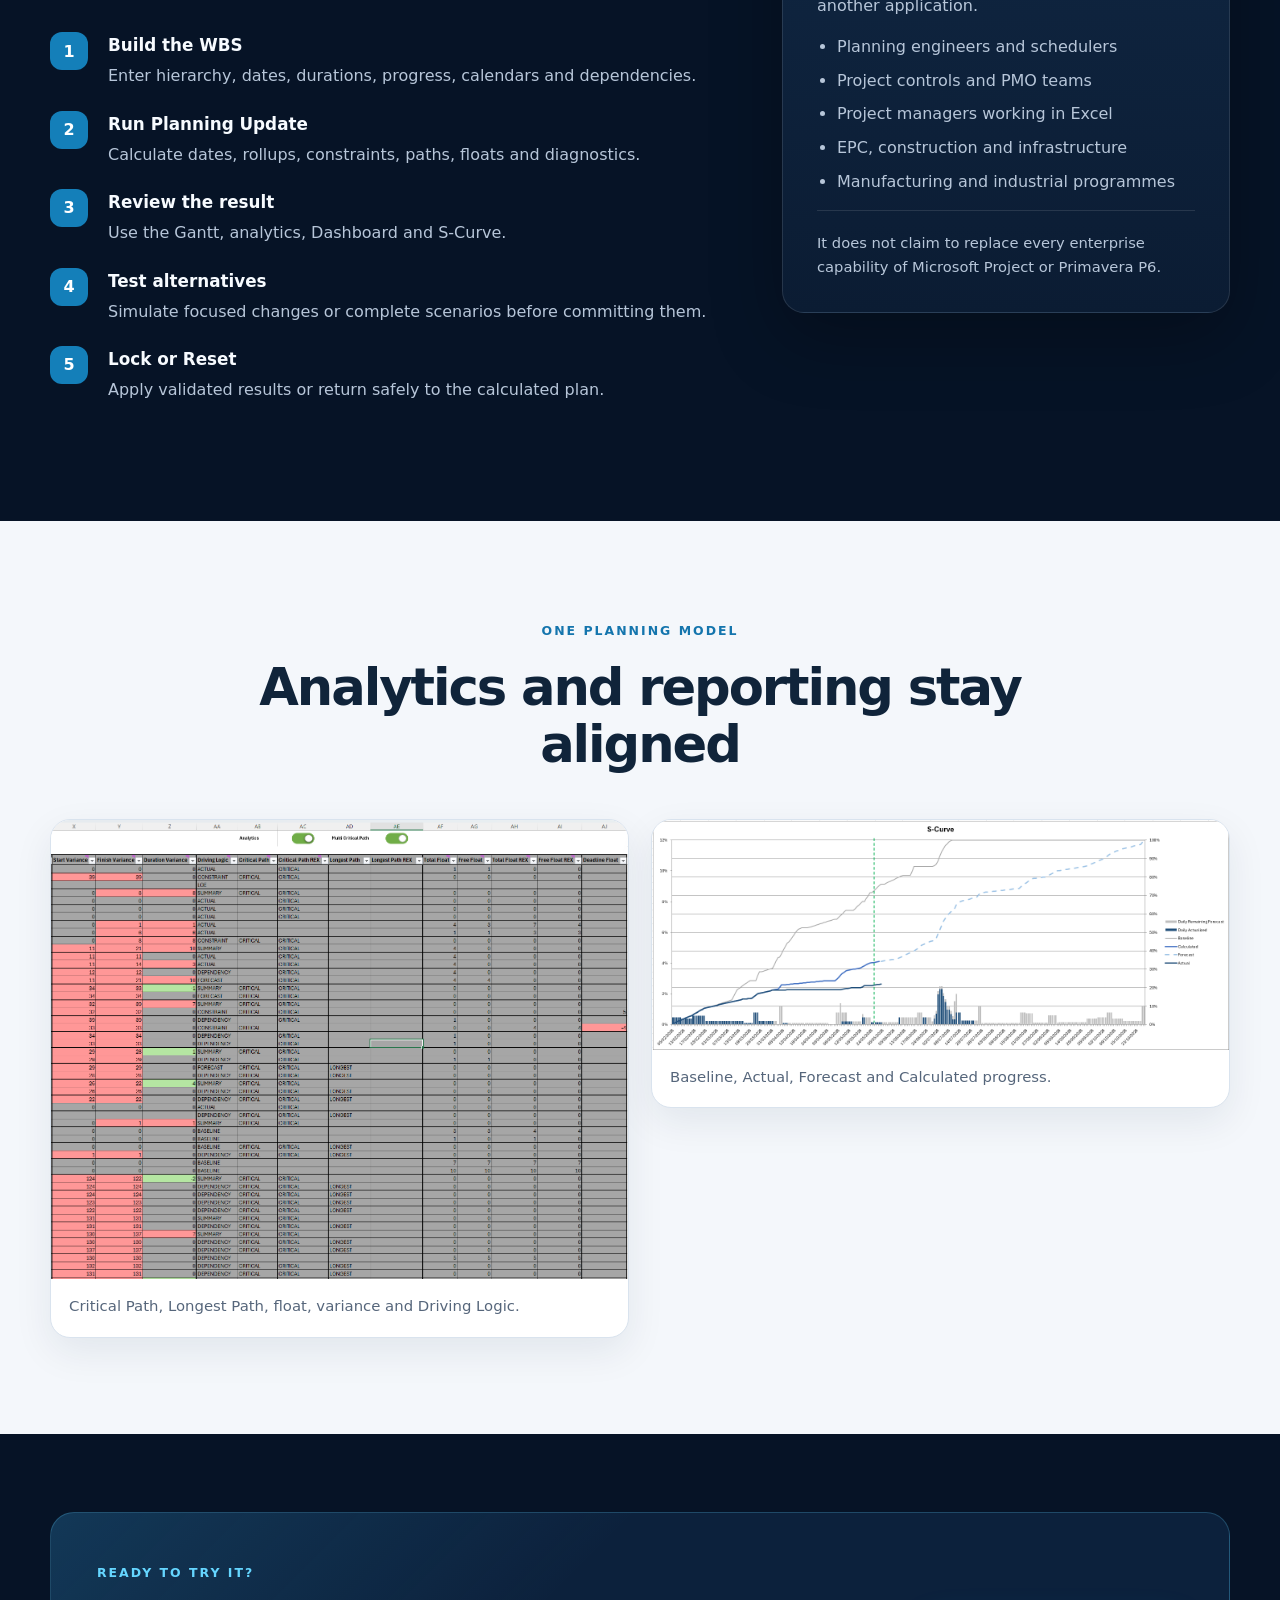
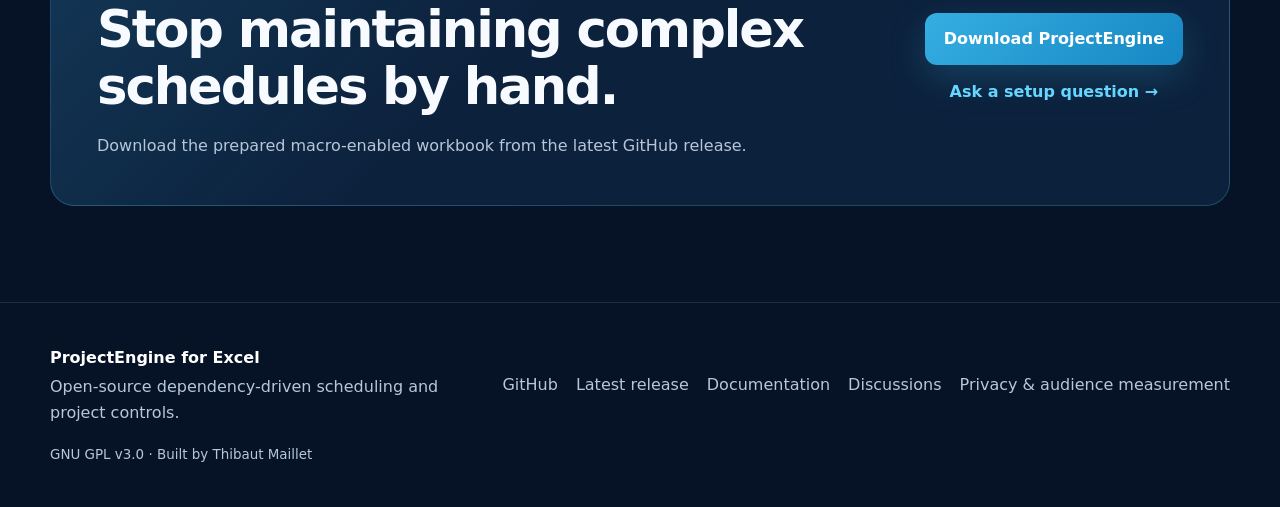
==== commit 6696fd0f: "update cloudflare" ====
--- a/index.html
+++ b/index.html
@@ -59,12 +59,11 @@
     ]
   }
   </script>
-  <!-- Privacy-friendly analytics by Plausible -->
-  <script async src="https://plausible.io/js/pa-JzhKncsgTkOCL9P8KTES-.js"></script>
-  <script>
-    window.plausible=window.plausible||function(){(plausible.q=plausible.q||[]).push(arguments)},plausible.init=plausible.init||function(i){plausible.o=i||{}};
-    plausible.init()
-  </script>
+  <!-- Cloudflare Web Analytics -->
+  <script type="module"
+          src="https://static.cloudflareinsights.com/beacon.min.js"
+          data-cf-beacon='{"token":"202ecf5af10b4638a640319fb2933e1e"}'></script>
+  <!-- End Cloudflare Web Analytics -->
 </head>
 
 <body>
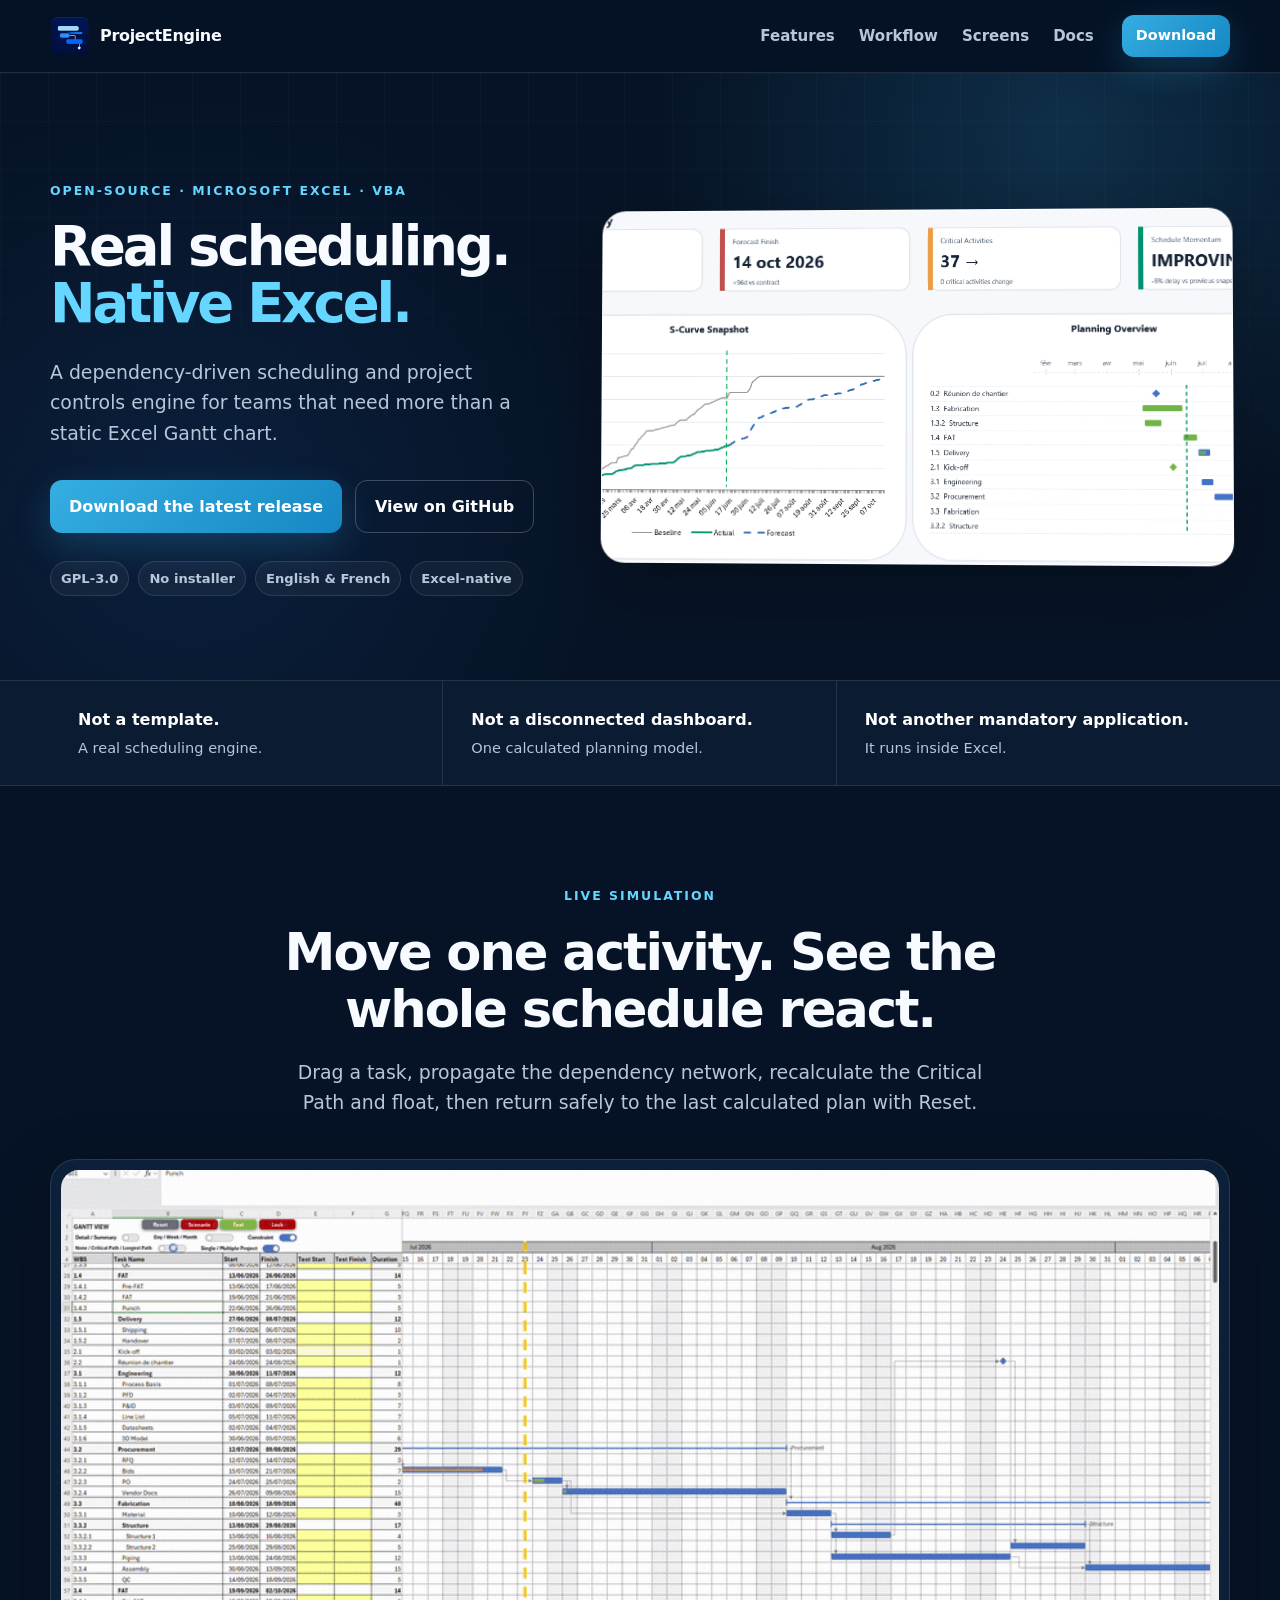
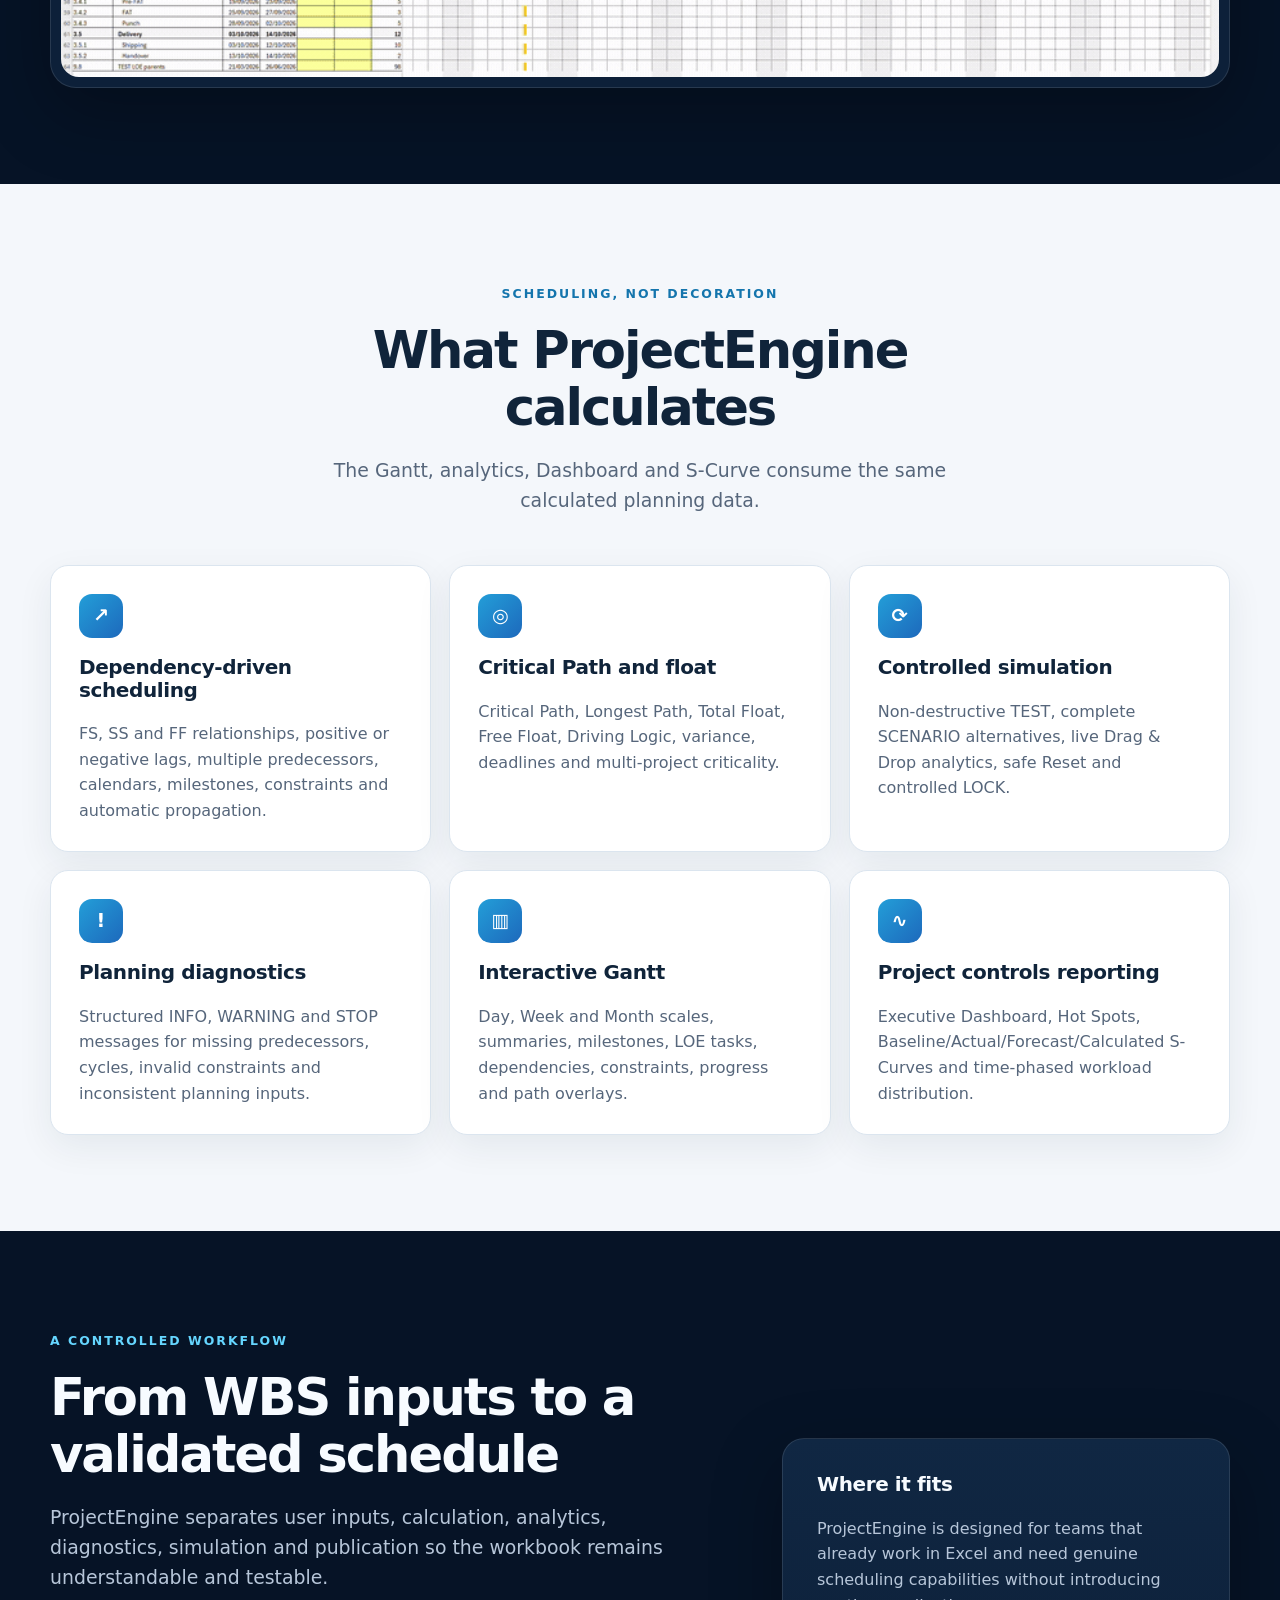
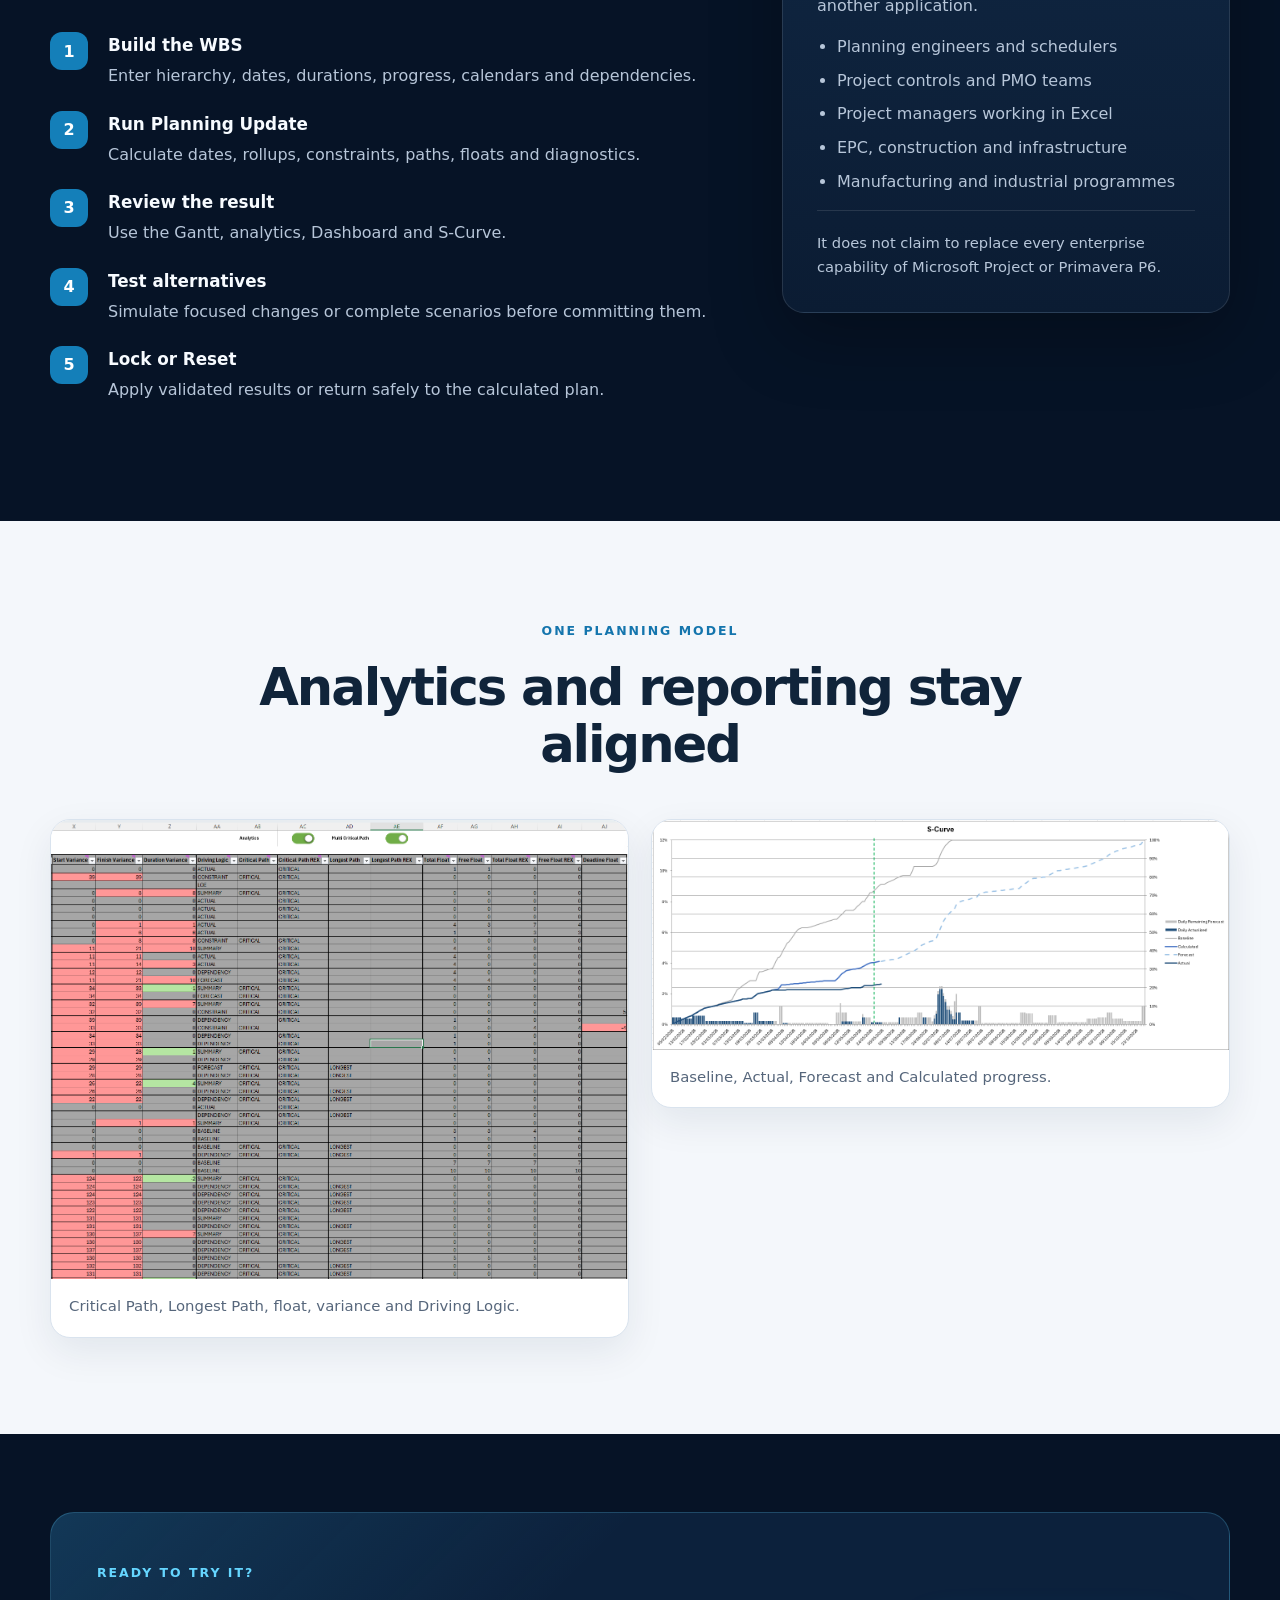
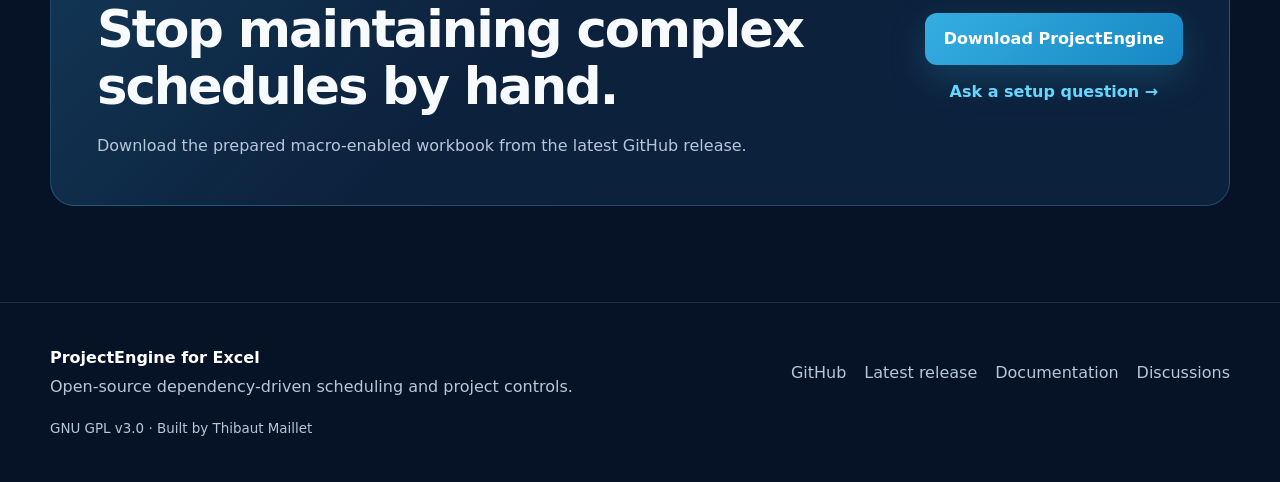
==== commit 79b6fd3d: "Tentative to fix CLS issue" ====
--- a/index.html
+++ b/index.html
@@ -12,6 +12,7 @@
 
   <link rel="canonical" href="https://tmailletfr.github.io/ProjectEngine/">
   <link rel="icon" href="assets/favicon.png?v=2" type="image/png">
+  <link rel="preload" as="image" href="assets/dashboard.png" fetchpriority="high">
   <link rel="stylesheet" href="assets/styles.css?v=4">
 
   <meta property="og:type" content="website">
@@ -59,11 +60,6 @@
     ]
   }
   </script>
-  <!-- Cloudflare Web Analytics -->
-  <script type="module"
-          src="https://static.cloudflareinsights.com/beacon.min.js"
-          data-cf-beacon='{"token":"202ecf5af10b4638a640319fb2933e1e"}'></script>
-  <!-- End Cloudflare Web Analytics -->
 </head>
 
 <body>
@@ -113,7 +109,7 @@
           </div>
         </div>
         <div class="hero-visual">
-          <img src="assets/dashboard.png" alt="ProjectEngine executive dashboard in Excel" width="1200" height="675">
+          <img src="assets/dashboard.png" alt="ProjectEngine executive dashboard in Excel" width="1200" height="675" loading="eager" fetchpriority="high" decoding="async">
         </div>
       </div>
     </section>
@@ -265,7 +261,6 @@
         <a href="https://github.com/TMailletFR/ProjectEngine/releases/latest">Latest release</a>
         <a href="https://github.com/TMailletFR/ProjectEngine/tree/main/Docs/en">Documentation</a>
         <a href="https://github.com/TMailletFR/ProjectEngine/discussions">Discussions</a>
-        <a href="privacy.html">Privacy & audience measurement</a>
       </div>
       <div class="license">GNU GPL v3.0 · Built by Thibaut Maillet</div>
     </div>
--- a/assets/styles.css
+++ b/assets/styles.css
@@ -216,12 +216,21 @@
 }
 
 .hero-visual {
+  width: 100%;
+  aspect-ratio: 16 / 9;
+  contain: layout paint;
   border: 1px solid rgba(255,255,255,.15);
   border-radius: var(--radius);
   overflow: hidden;
   box-shadow: var(--shadow);
   transform: perspective(1000px) rotateY(-2deg) rotateX(1deg);
   background: white;
+}
+
+.hero-visual img {
+  width: 100%;
+  height: 100%;
+  object-fit: cover;
 }
 
 .strip {
